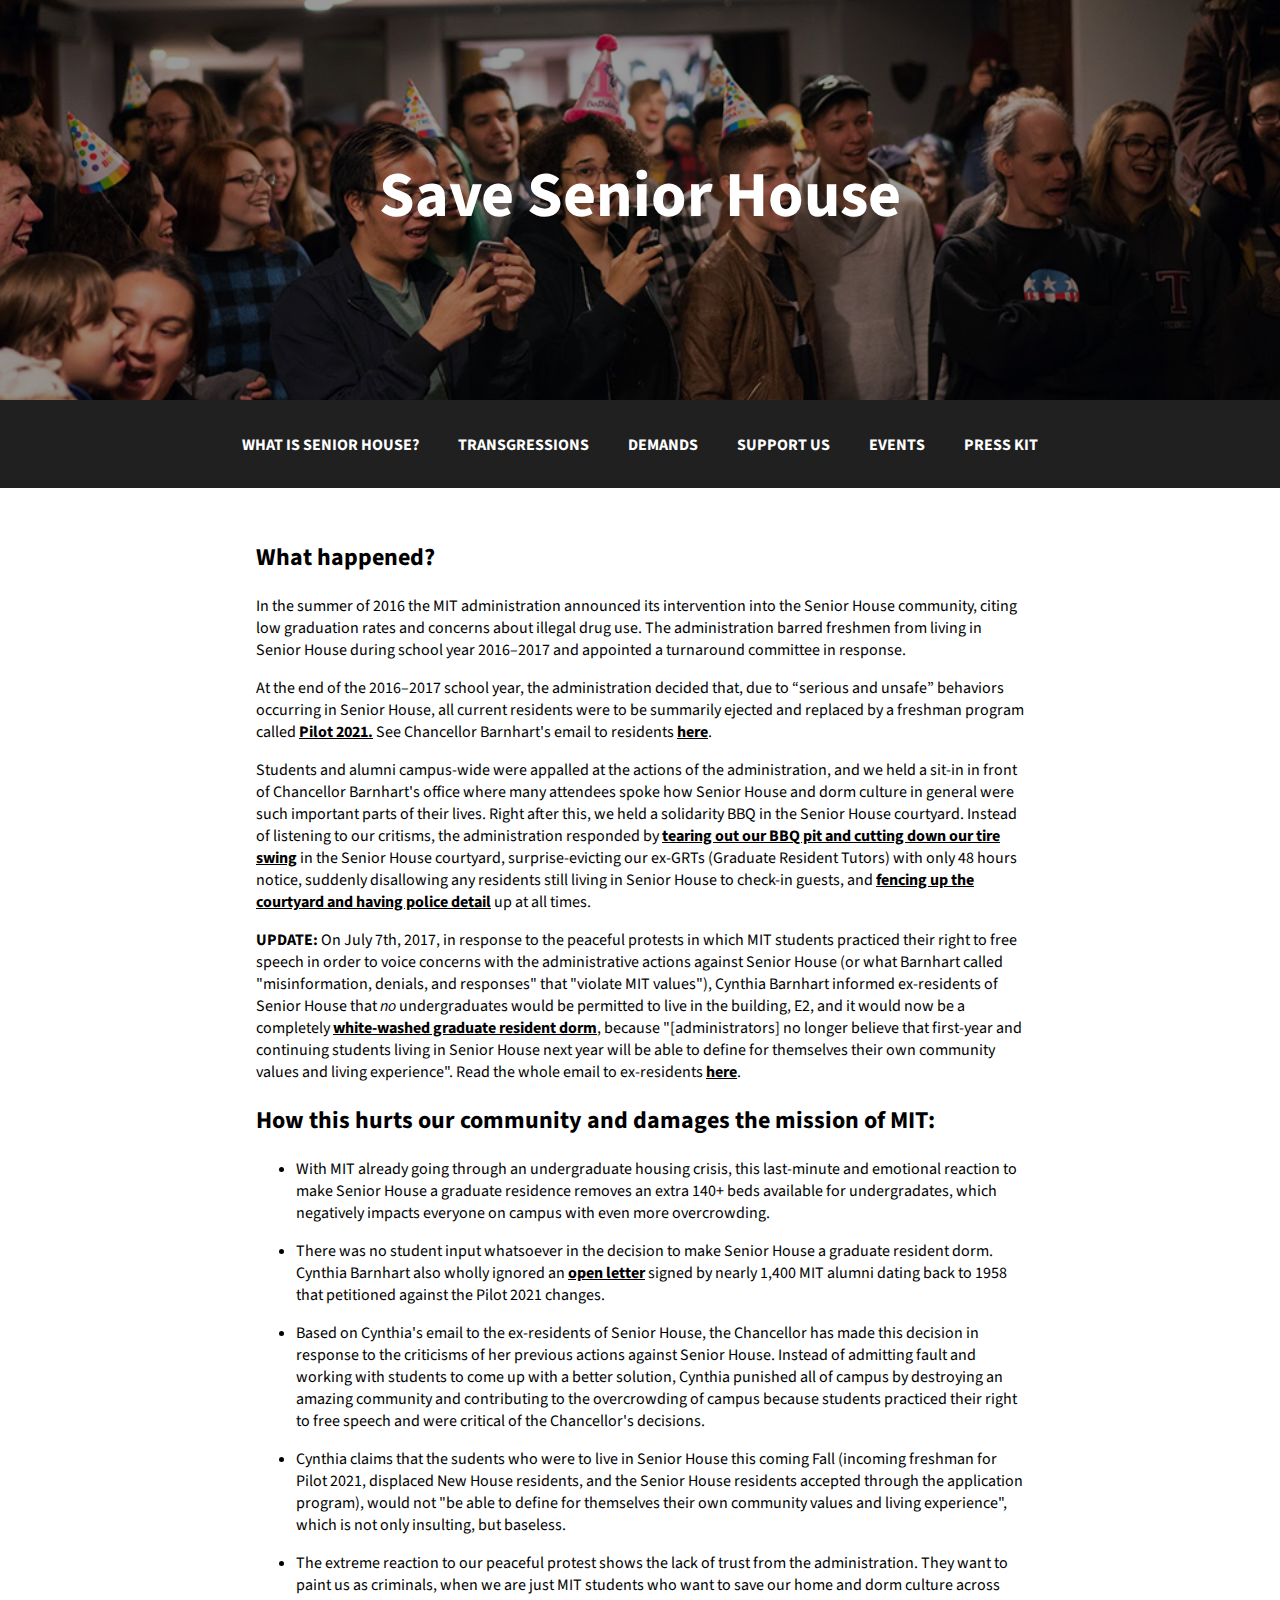
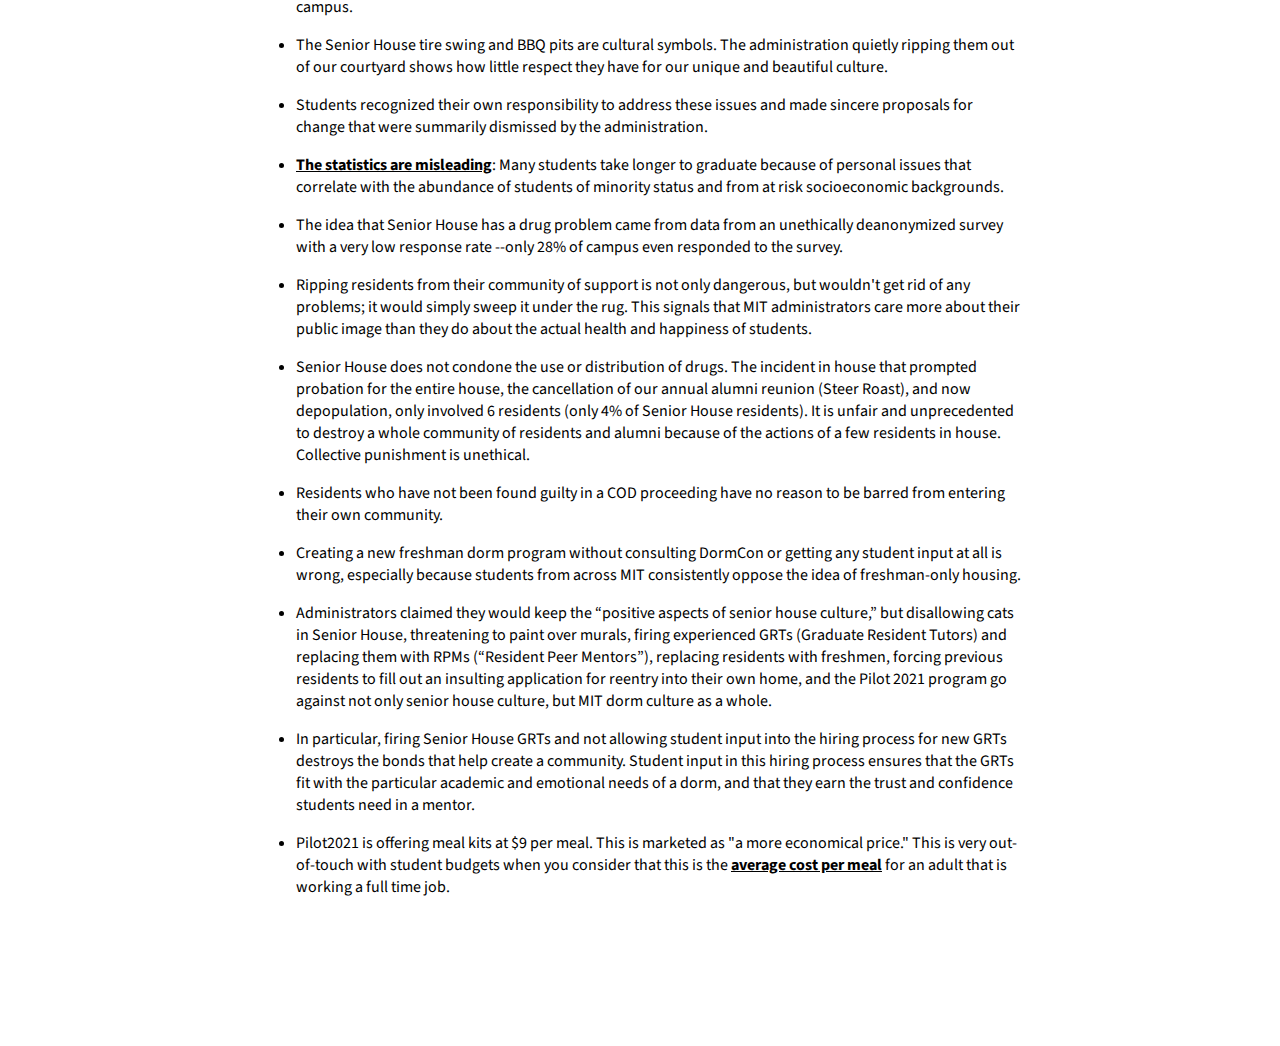
==== admin.html @ 1a0b9e1d "added other pages" ====
<!DOCTYPE html>
<head>
	<title>Save Senior House</title>
	<link href="https://fonts.googleapis.com/css?family=Source+Sans+Pro" rel="stylesheet">
	<link href="assets/css/main.css" type="text/css" rel="stylesheet">
	<script src="assets/js/jquery.js" type="text/javascript"></script>
	<!--<script src="assets/js/detectmobilebrowser.js" type="text/javascript"></script>-->
	<meta charset="utf-8">
</head>
<body>

  <header>
    <div class="container">
      <h1><span>Save Senior House</span></h1>
    </div>
  </header>

  <nav>
    <div class="links">
      <div class="button">
	<a href="index.html">What is Senior House?</a>
      </div>
      <div class="button">
	<a href="admin.html">Transgressions</a>
      </div>
      <div class="button">
	<a href="demands.html">Demands</a>
      </div>
      <div class="button">
	<a href="support.html">Support Us</a>
      </div>
      <div class="button">
	<a href="events.html">Events</a>
      </div>
      <div class="button">
	<a href="press.html">Press Kit</a>
      </div>
    </div>
  </nav>
  <script src="assets/js/scripts.js" type="text/javascript"></script>
  <div class="content">
    <h2>What happened?</h2>
<p>In the summer of 2016 the MIT administration announced its intervention into the Senior House community, citing low graduation rates and concerns about illegal drug use. The administration barred freshmen from living in Senior House during school year 2016–2017 and appointed a turnaround committee in response.</p>
<p>At the end of the 2016–2017 school year, the administration decided that, due to “serious and unsafe” behaviors occurring in Senior House, all current residents were to be summarily ejected and replaced by a freshman program called <a href="http://mitguidetoresidences.mit.edu/map/pilot-2021-senior-house">Pilot 2021.</a> See Chancellor Barnhart's email to residents <a href="http://saveseniorhouse.mit.edu/items/letter.html">here</a>.</p>
<p>Students and alumni campus-wide were appalled at the actions of the administration, and we held a sit-in in front of Chancellor Barnhart's office where many attendees spoke how Senior House and dorm culture in general were such important parts of their lives. Right after this, we held a solidarity BBQ in the Senior House courtyard. Instead of listening to our critisms, the administration responded by <a href="http://saveseniorhouse.mit.edu/items/nobbq.html">tearing out our BBQ pit and cutting down our tire swing</a> in the Senior House courtyard, surprise-evicting our ex-GRTs (Graduate Resident Tutors) with only 48 hours notice, suddenly disallowing any residents still living in Senior House to check-in guests, and <a href="http://saveseniorhouse.mit.edu/items/lockdown.html">fencing up the courtyard and having police detail</a> up at all times.</p>
<p><strong>UPDATE:</strong> On July 7th, 2017, in response to the peaceful protests in which MIT students practiced their right to free speech in order to voice concerns with the administrative actions against Senior House (or what Barnhart called "misinformation, denials, and responses" that "violate MIT values"), Cynthia Barnhart informed ex-residents of Senior House that <em>no</em> undergraduates would be permitted to live in the building, E2, and it would now be a completely <a href="https://studentlife.mit.edu/housing/graduate-family-housing/graduate-residences">white-washed graduate resident dorm</a>, because "[administrators] no longer believe that first-year and continuing students living in Senior House next year will be able to define for themselves their own community values and living experience". Read the whole email to ex-residents <a href="http://saveseniorhouse.mit.edu/items/letter2.html">here</a>.</p>
<h2>How this hurts our community and damages the mission of MIT:</h2>
<ul>
<li>
<p>With MIT already going through an undergraduate housing crisis, this last-minute and emotional reaction to make Senior House a graduate residence removes an extra 140+ beds available for undergradates, which negatively impacts everyone on campus with even more overcrowding. </p>
</li>
<li>
<p>There was no student input whatsoever in the decision to make Senior House a graduate resident dorm. Cynthia Barnhart also wholly ignored an <a href="https://docs.google.com/forms/d/e/1FAIpQLSeyNJ7wu5Fudw9Tvc6XLpA4qi2kZPMu3RMm7lcwyzlSTPvqMg/viewform">open letter</a> signed by nearly 1,400 MIT alumni dating back to 1958 that petitioned against the Pilot 2021 changes.</p>
</li>
<li>
<p>Based on Cynthia's email to the ex-residents of Senior House, the Chancellor has made this decision in response to the criticisms of her previous actions against Senior House. Instead of admitting fault and working with students to come up with a better solution, Cynthia punished all of campus by destroying an amazing community and contributing to the overcrowding of campus because students practiced their right to free speech and were critical of the Chancellor's decisions. </p>
</li>
<li>
<p>Cynthia claims that the sudents who were to live in Senior House this coming Fall (incoming freshman for Pilot 2021, displaced New House residents, and the Senior House residents accepted through the application program), would not "be able to define for themselves their own community values and living experience", which is not only insulting, but baseless.</p>
</li>
<li>
<p>The extreme reaction to our peaceful protest shows the lack of trust from the administration. They want to paint us as criminals, when we are just MIT students who want to save our home and dorm culture across campus. </p>
</li>
<li>
<p>The Senior House tire swing and BBQ pits are cultural symbols. The administration quietly ripping them out of our courtyard shows how little respect they have for our unique and beautiful culture.</p>
</li>
<li>
<p>Students recognized their own responsibility to address these issues and made sincere proposals for change that were summarily dismissed by the administration.</p>
</li>
<li>
<p><a href="https://chancellor.mit.edu/sites/default/files/MITGraduationRates-2008-2015.pdf">The statistics are misleading</a>: Many students take longer to graduate because of personal issues that correlate with the abundance of students of minority status and from at risk socioeconomic backgrounds. </p>
</li>
<li>
<p>The idea that Senior House has a drug problem came from data from an unethically deanonymized survey with a very low response rate --only 28% of campus even responded to the survey.</p>
</li>
<li>
<p>Ripping residents from their community of support is not only dangerous, but wouldn't get rid of any problems; it would simply sweep it under the rug. This signals that MIT administrators care more about their public image than they do about the actual health and happiness of students.</p>
</li>
<li>
<p>Senior House does not condone the use or distribution of drugs. The incident in house that prompted probation for the entire house, the cancellation of our annual alumni reunion (Steer Roast), and now depopulation, only involved 6 residents (only 4% of Senior House residents). It is unfair and unprecedented to destroy a whole community of residents and alumni because of the actions of a few residents in house. Collective punishment is unethical.</p>
</li>
<li>
<p>Residents who have not been found guilty in a COD proceeding have no reason to be barred from entering their own community.</p>
</li>
<li>
<p>Creating a new freshman dorm program without consulting DormCon or getting any student input at all is wrong, especially because students from across MIT consistently oppose the idea of freshman-only housing.</p>
</li>
<li>
<p>Administrators claimed they would keep the “positive aspects of senior house culture,” but disallowing cats in Senior House, threatening to paint over murals, firing experienced GRTs (Graduate Resident Tutors) and replacing them with RPMs (“Resident Peer Mentors”), replacing residents with freshmen, forcing previous residents to fill out an insulting application for reentry into their own home, and the Pilot 2021 program go against not only senior house culture, but MIT dorm culture as a whole.</p>
</li>
<li>
<p>In particular, firing Senior House GRTs and not allowing student input into the hiring process for new GRTs destroys the bonds that help create a community. Student input in this hiring process ensures that the GRTs fit with the particular academic and emotional needs of a dorm, and that they earn the trust and confidence students need in a mentor.</p>
</li>
<li>
<p>Pilot2021 is offering meal kits at $9 per meal. This is marketed as "a more economical price." This is very out-of-touch with student budgets when you consider that this is the <a href="http://livingwage.mit.edu/metros/14460">average cost per meal</a> for an adult that is working a full time job. </p>
</li>
</ul>
<br><br>
<br><br>
<br><br>
  </div>


<script>
  (function(i,s,o,g,r,a,m){i['GoogleAnalyticsObject']=r;i[r]=i[r]||function(){
  (i[r].q=i[r].q||[]).push(arguments)},i[r].l=1*new Date();a=s.createElement(o),
  m=s.getElementsByTagName(o)[0];a.async=1;a.src=g;m.parentNode.insertBefore(a,m)
  })(window,document,'script','https://www.google-analytics.com/analytics.js','ga');

  ga('create', 'UA-79178224-2', 'auto');
  ga('send', 'pageview');

</script>
</body>
</html>
---- assets/css/main.css ----
html, body {
  width: 100%;
  height: 100%;
  margin: 0;
  font-family: 'Source Sans Pro', Arial, Helvetica, sans-serif;
}

header {
  background: black;
  color: white;
}

.photos {
  /* Prevent vertical gaps */
  line-height: 0;
  -webkit-column-count: 2;
  -webkit-column-gap:   0px;
  -webkit-row-gap: 0px;
  -moz-column-count:    2;
  -moz-column-gap:      0px;
  -moz-row-gap: 0px;
  column-count:         2;
  column-gap:           0px;
  row-gap: 0px;
  
}

.photos img {
  /* Just in case there are inline attributes */
  width: 100% !important;
  height: auto !important;

}

header .container {
    text-align: center;
    height: 400px;
    margin: auto;
    overflow: hidden;
    background: linear-gradient(0deg, rgba(0, 0, 0, 0.4), rgba(0, 0, 0, 0.4)), url(../images/birthday.jpg);
    background-size: cover;
    background-position: center;
}

.container h1 {
    display: inline-block;
    margin-top: 150px;
    font-size: 4em;
}

.banner {
    width: 100%;
    margin-top: -400px;
}
a {
  color: inherit;
  font-weight: bold;
}

nav {
  background: #202020;
  color: white;
  text-transform: uppercase;
  padding: 1.5em;
}

nav a {
  color: inherit;
  text-decoration: none;
}

nav .links {
  text-align: center;
}


nav .links .button{
    display: inline-block;
    width: auto;
    height: 20px;
    line-height:20px;
    text-align: center;
    background: #202020;
    margin-left: .5em;
    margin-right: .5em;
    padding: 10px;

    -o-transition:.5s;
    -ms-transition:.5s;
    -moz-transition:.5s;
    -webkit-transition:.5s;
    /* ...and now for the proper property */
    transition:.5s;
}
nav .links .button:hover {
    color: #aaaaaa;
}

nav .links .button a {
    display: inline-block;
    vertical-align: middle;
    line-height: normal;
    font-size: medium;
    
}

.content {
    width: 60%;
    max-width: 800px;
    text-align: left;
    margin: auto;
    font-size: medium;
    padding-top: 2em;
}

.small {
    font-size: xx-small;
}
 .medium{
  font-size: medium;
 }
 .large{
  font-size: large;
 }
 .larger {
	font-size: x-large;
}
 .largest {
  font-size: xx-large;
}

@media screen and (max-width: 800px) {

  header .container {
    height: 150px;
  }

  .container h1 {
    font-size: 2.5em;
    margin-top: 50px;
  }

  .content {
    width: 80%;
  }

}

.photos .rotate90 {
    -webkit-transform: rotate(90deg);
    -moz-transform: rotate(90deg);
    -o-transform: rotate(90deg);
    -ms-transform: rotate(90deg);
    transform: rotate(90deg);
}
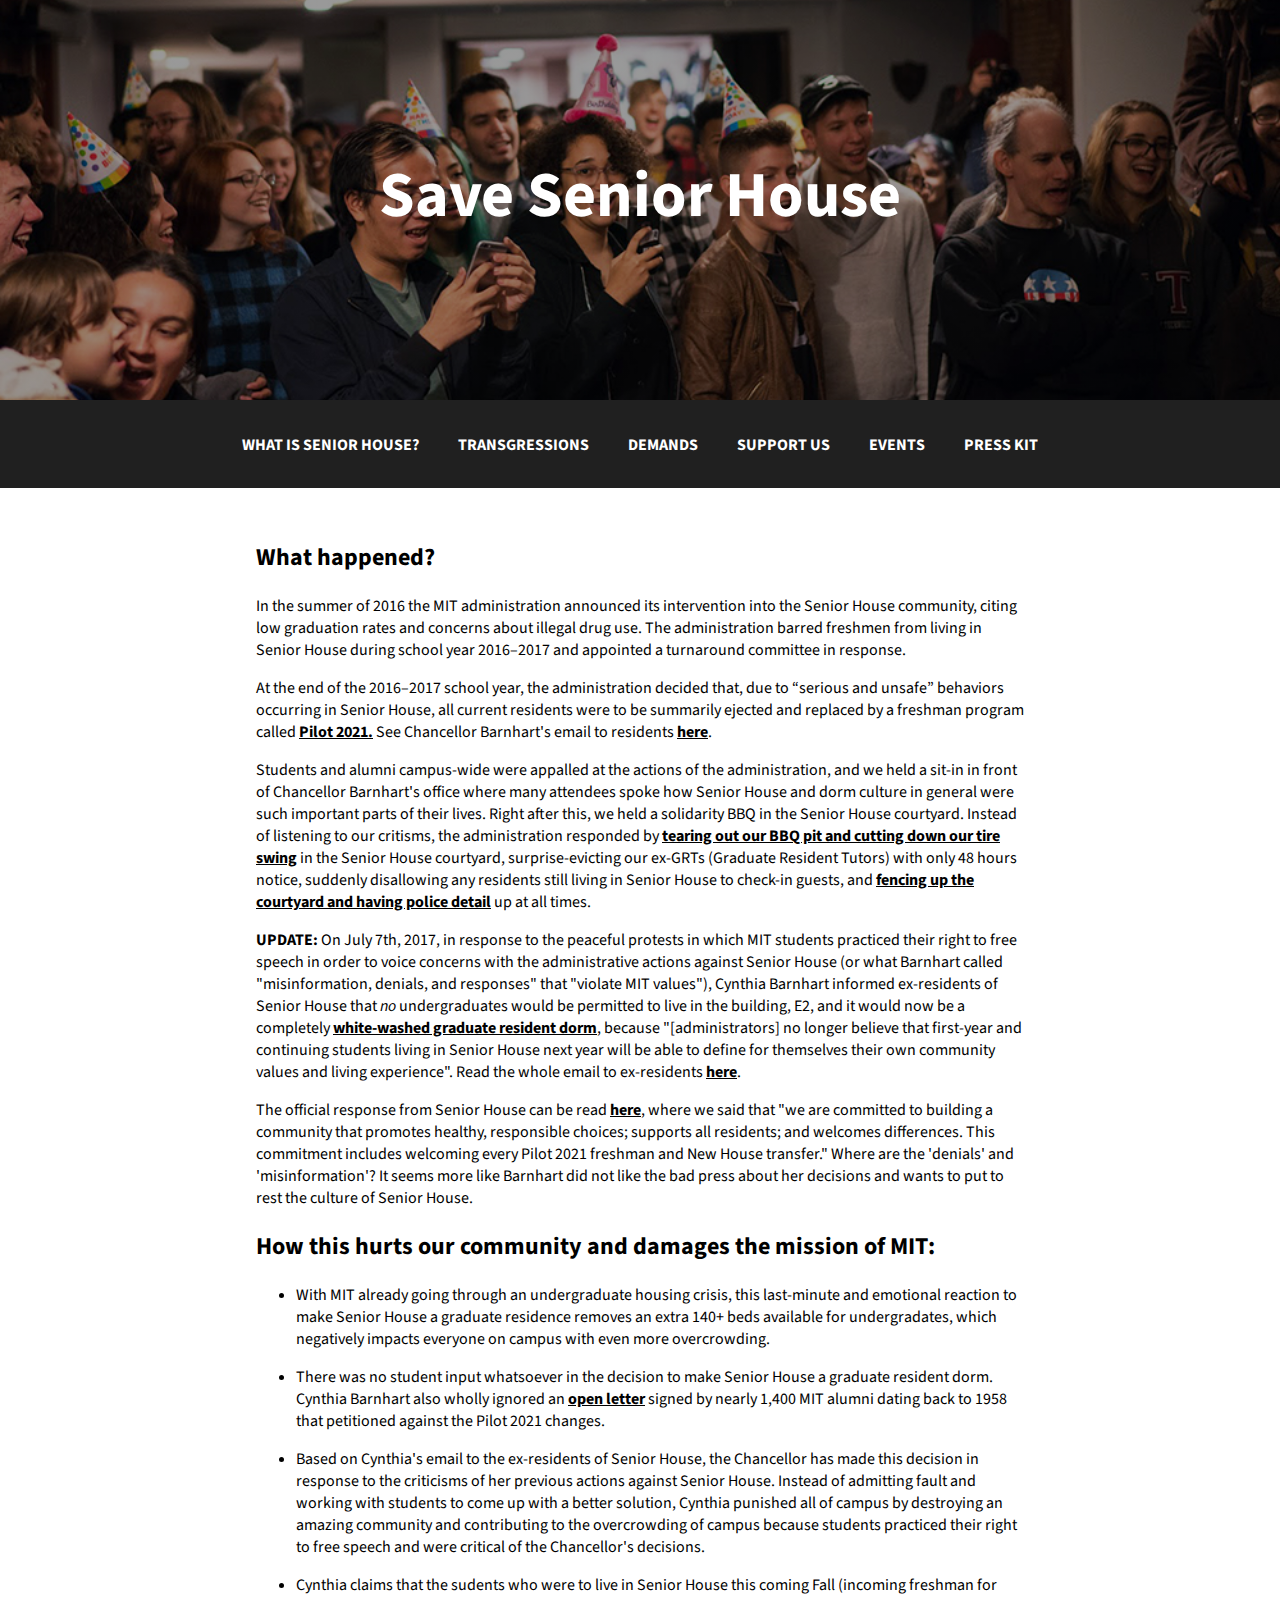
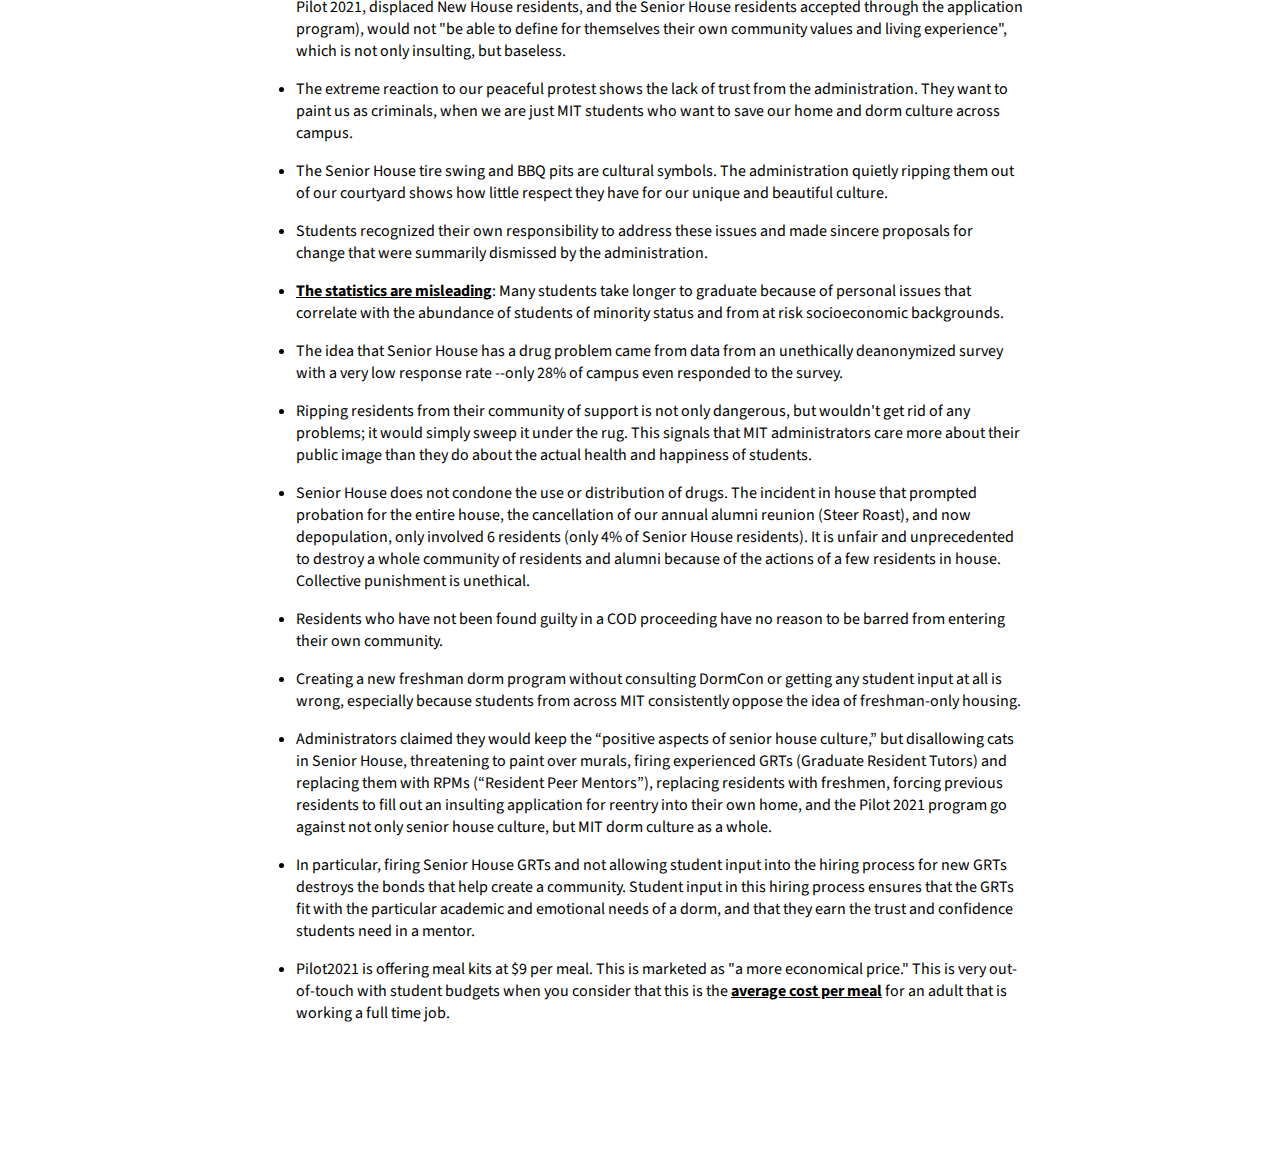
==== commit d338917f: "" ====
--- a/admin.html
+++ b/admin.html
@@ -44,6 +44,7 @@
 <p>At the end of the 2016–2017 school year, the administration decided that, due to “serious and unsafe” behaviors occurring in Senior House, all current residents were to be summarily ejected and replaced by a freshman program called <a href="http://mitguidetoresidences.mit.edu/map/pilot-2021-senior-house">Pilot 2021.</a> See Chancellor Barnhart's email to residents <a href="http://saveseniorhouse.mit.edu/items/letter.html">here</a>.</p>
 <p>Students and alumni campus-wide were appalled at the actions of the administration, and we held a sit-in in front of Chancellor Barnhart's office where many attendees spoke how Senior House and dorm culture in general were such important parts of their lives. Right after this, we held a solidarity BBQ in the Senior House courtyard. Instead of listening to our critisms, the administration responded by <a href="http://saveseniorhouse.mit.edu/items/nobbq.html">tearing out our BBQ pit and cutting down our tire swing</a> in the Senior House courtyard, surprise-evicting our ex-GRTs (Graduate Resident Tutors) with only 48 hours notice, suddenly disallowing any residents still living in Senior House to check-in guests, and <a href="http://saveseniorhouse.mit.edu/items/lockdown.html">fencing up the courtyard and having police detail</a> up at all times.</p>
 <p><strong>UPDATE:</strong> On July 7th, 2017, in response to the peaceful protests in which MIT students practiced their right to free speech in order to voice concerns with the administrative actions against Senior House (or what Barnhart called "misinformation, denials, and responses" that "violate MIT values"), Cynthia Barnhart informed ex-residents of Senior House that <em>no</em> undergraduates would be permitted to live in the building, E2, and it would now be a completely <a href="https://studentlife.mit.edu/housing/graduate-family-housing/graduate-residences">white-washed graduate resident dorm</a>, because "[administrators] no longer believe that first-year and continuing students living in Senior House next year will be able to define for themselves their own community values and living experience". Read the whole email to ex-residents <a href="http://saveseniorhouse.mit.edu/items/letter2.html">here</a>.</p>
+<p>The official response from Senior House can be read <a href="https://thetech.com/2017/07/06/sh-residents-letter-barnhart">here</a>, where we said that "we are committed to building a community that promotes healthy, responsible choices; supports all residents; and welcomes differences. This commitment includes welcoming every Pilot 2021 freshman and New House transfer." Where are the 'denials' and 'misinformation'? It seems more like Barnhart did not like the bad press about her decisions and wants to put to rest the culture of Senior House.</p>
 <h2>How this hurts our community and damages the mission of MIT:</h2>
 <ul>
 <li>
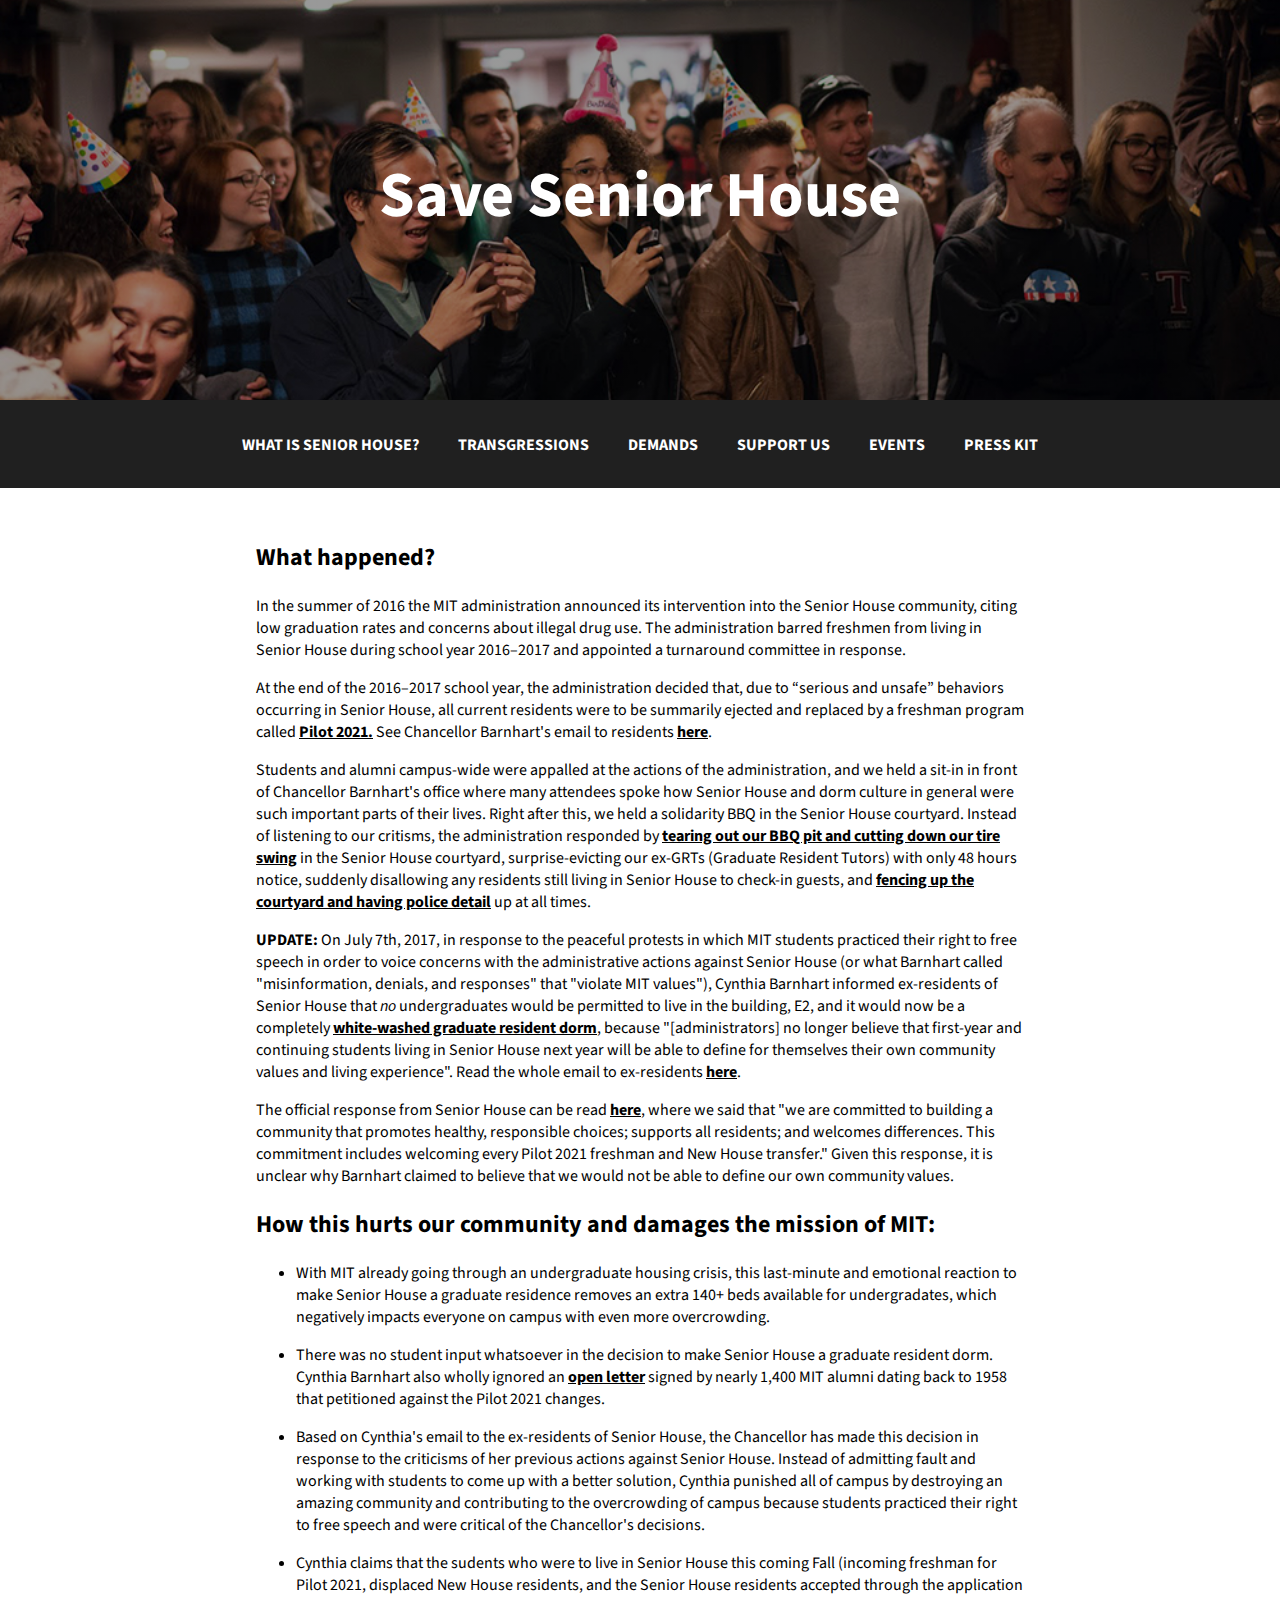
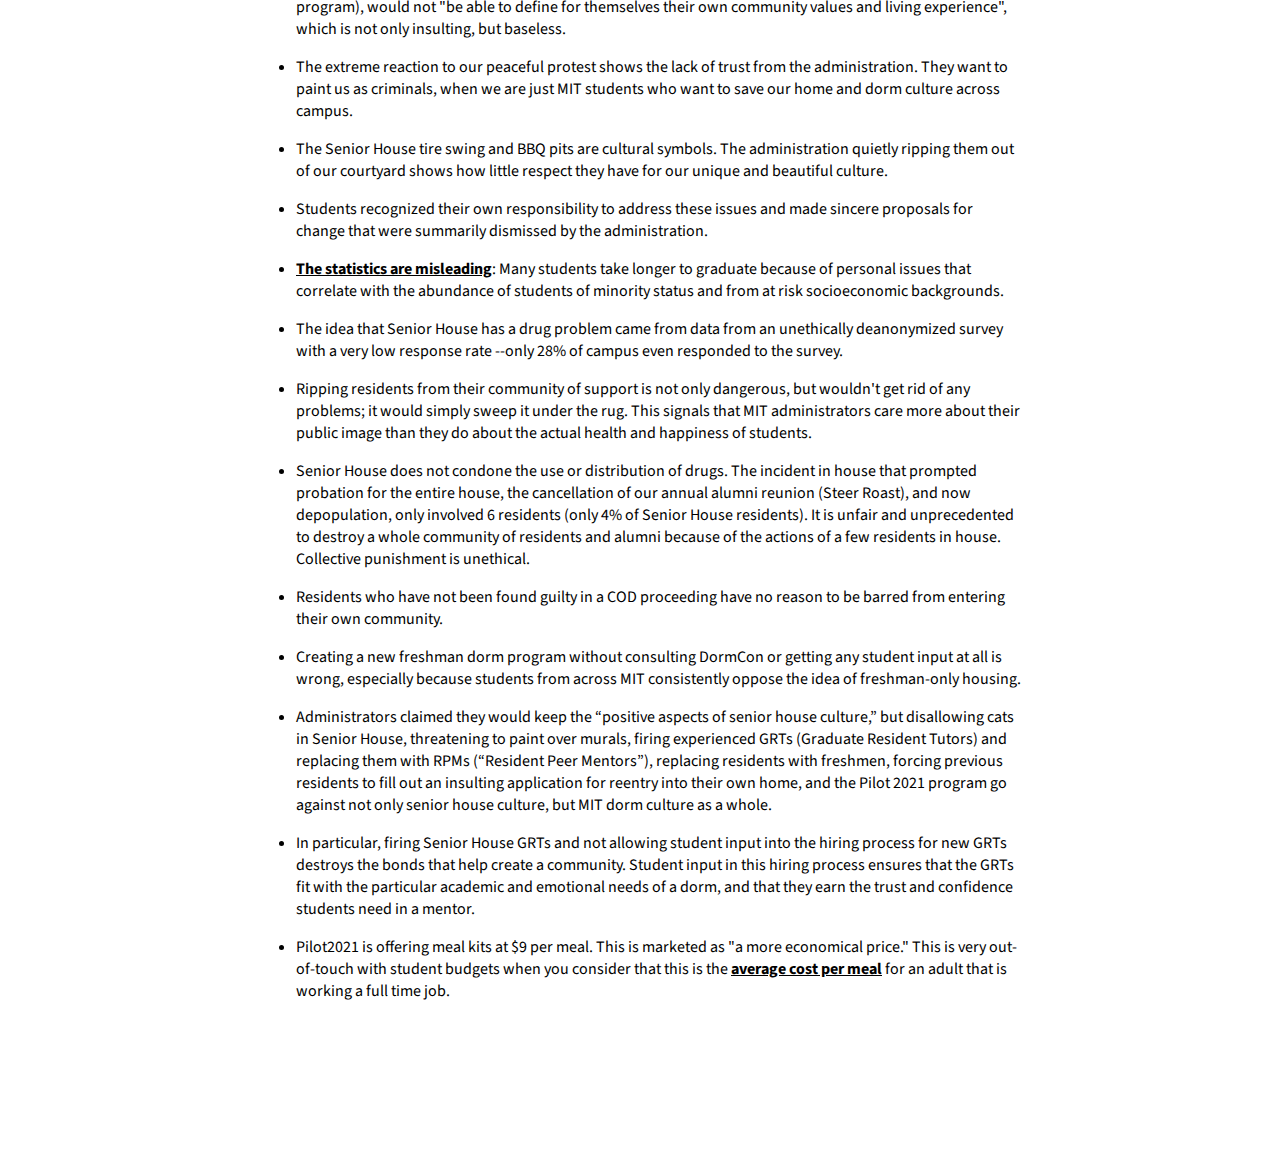
==== commit 418bb1d3: "ajfhdskg" ====
--- a/admin.html
+++ b/admin.html
@@ -44,7 +44,7 @@
 <p>At the end of the 2016–2017 school year, the administration decided that, due to “serious and unsafe” behaviors occurring in Senior House, all current residents were to be summarily ejected and replaced by a freshman program called <a href="http://mitguidetoresidences.mit.edu/map/pilot-2021-senior-house">Pilot 2021.</a> See Chancellor Barnhart's email to residents <a href="http://saveseniorhouse.mit.edu/items/letter.html">here</a>.</p>
 <p>Students and alumni campus-wide were appalled at the actions of the administration, and we held a sit-in in front of Chancellor Barnhart's office where many attendees spoke how Senior House and dorm culture in general were such important parts of their lives. Right after this, we held a solidarity BBQ in the Senior House courtyard. Instead of listening to our critisms, the administration responded by <a href="http://saveseniorhouse.mit.edu/items/nobbq.html">tearing out our BBQ pit and cutting down our tire swing</a> in the Senior House courtyard, surprise-evicting our ex-GRTs (Graduate Resident Tutors) with only 48 hours notice, suddenly disallowing any residents still living in Senior House to check-in guests, and <a href="http://saveseniorhouse.mit.edu/items/lockdown.html">fencing up the courtyard and having police detail</a> up at all times.</p>
 <p><strong>UPDATE:</strong> On July 7th, 2017, in response to the peaceful protests in which MIT students practiced their right to free speech in order to voice concerns with the administrative actions against Senior House (or what Barnhart called "misinformation, denials, and responses" that "violate MIT values"), Cynthia Barnhart informed ex-residents of Senior House that <em>no</em> undergraduates would be permitted to live in the building, E2, and it would now be a completely <a href="https://studentlife.mit.edu/housing/graduate-family-housing/graduate-residences">white-washed graduate resident dorm</a>, because "[administrators] no longer believe that first-year and continuing students living in Senior House next year will be able to define for themselves their own community values and living experience". Read the whole email to ex-residents <a href="http://saveseniorhouse.mit.edu/items/letter2.html">here</a>.</p>
-<p>The official response from Senior House can be read <a href="https://thetech.com/2017/07/06/sh-residents-letter-barnhart">here</a>, where we said that "we are committed to building a community that promotes healthy, responsible choices; supports all residents; and welcomes differences. This commitment includes welcoming every Pilot 2021 freshman and New House transfer." Where are the 'denials' and 'misinformation'? It seems more like Barnhart did not like the bad press about her decisions and wants to put to rest the culture of Senior House.</p>
+<p>The official response from Senior House can be read <a href="https://thetech.com/2017/07/06/sh-residents-letter-barnhart">here</a>, where we said that "we are committed to building a community that promotes healthy, responsible choices; supports all residents; and welcomes differences. This commitment includes welcoming every Pilot 2021 freshman and New House transfer." Given this response, it is unclear why Barnhart claimed to believe that we would not be able to define our own community values.</p>
 <h2>How this hurts our community and damages the mission of MIT:</h2>
 <ul>
 <li>
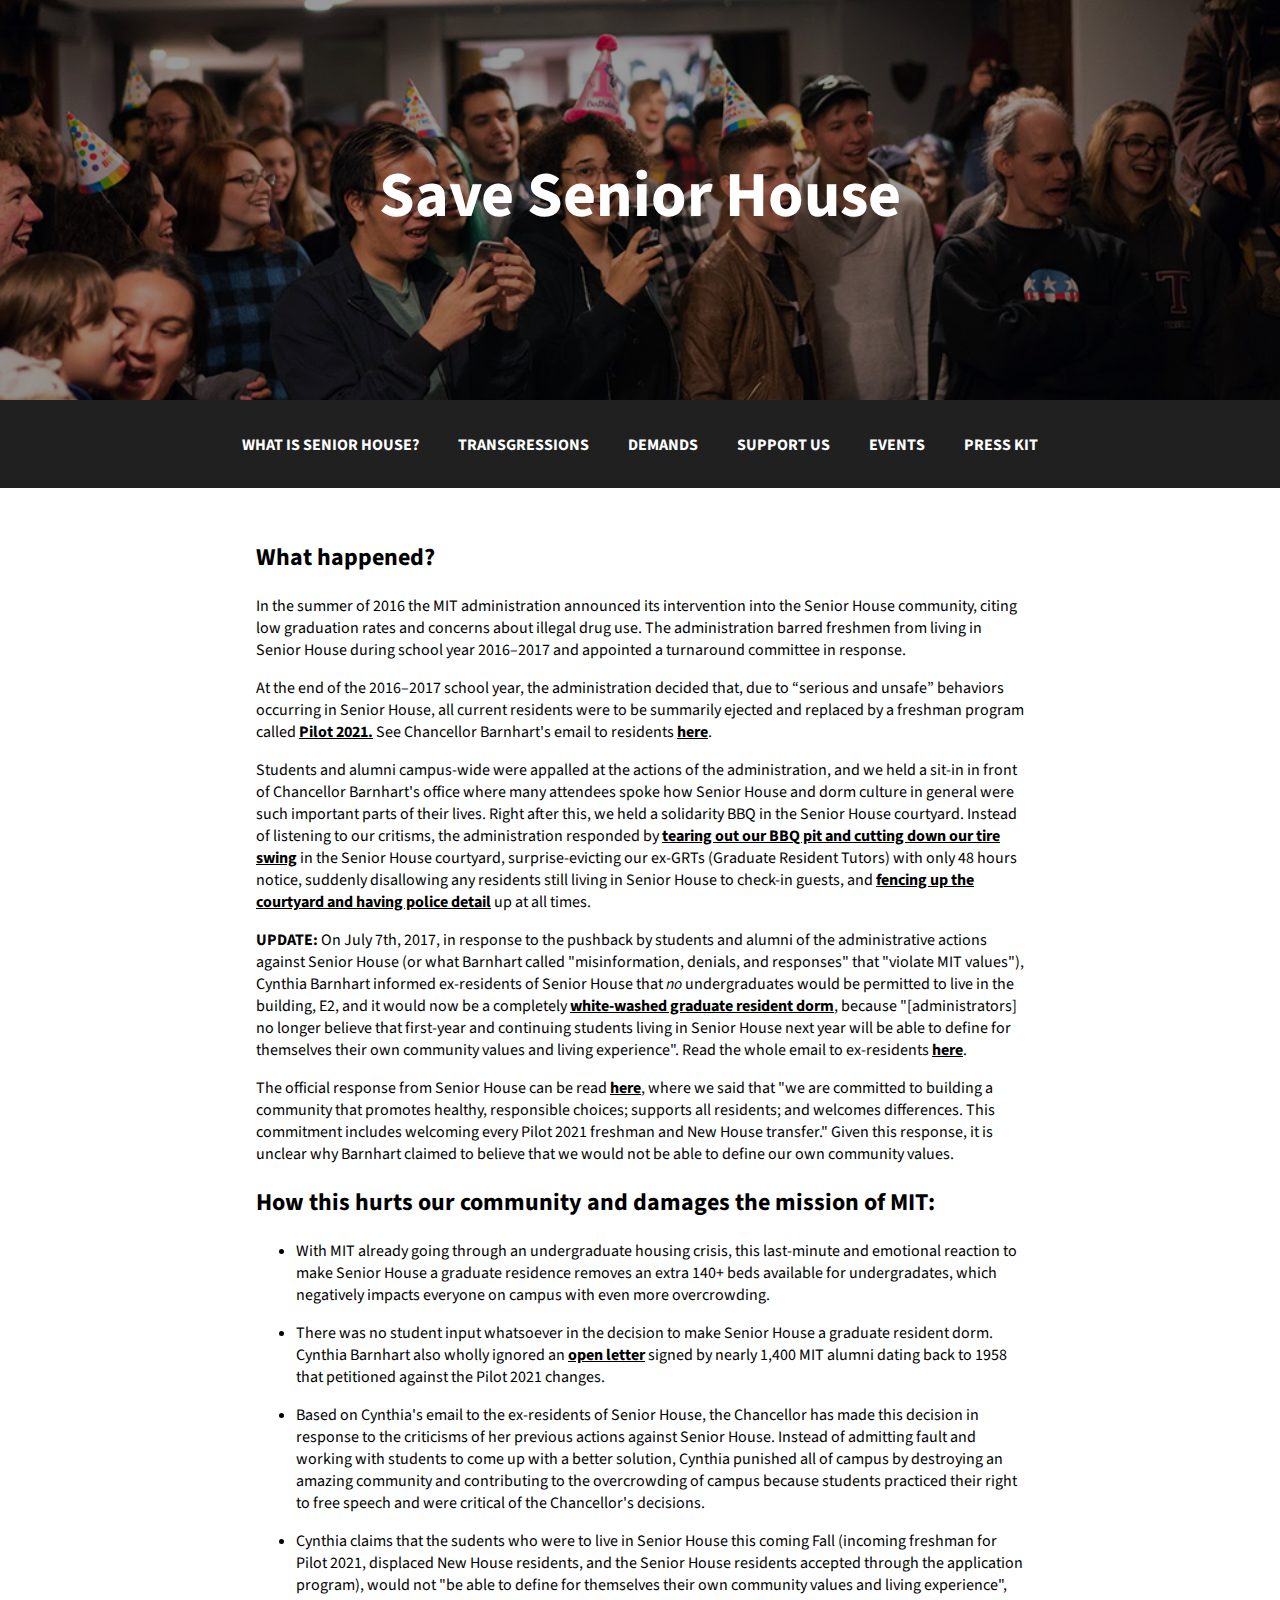
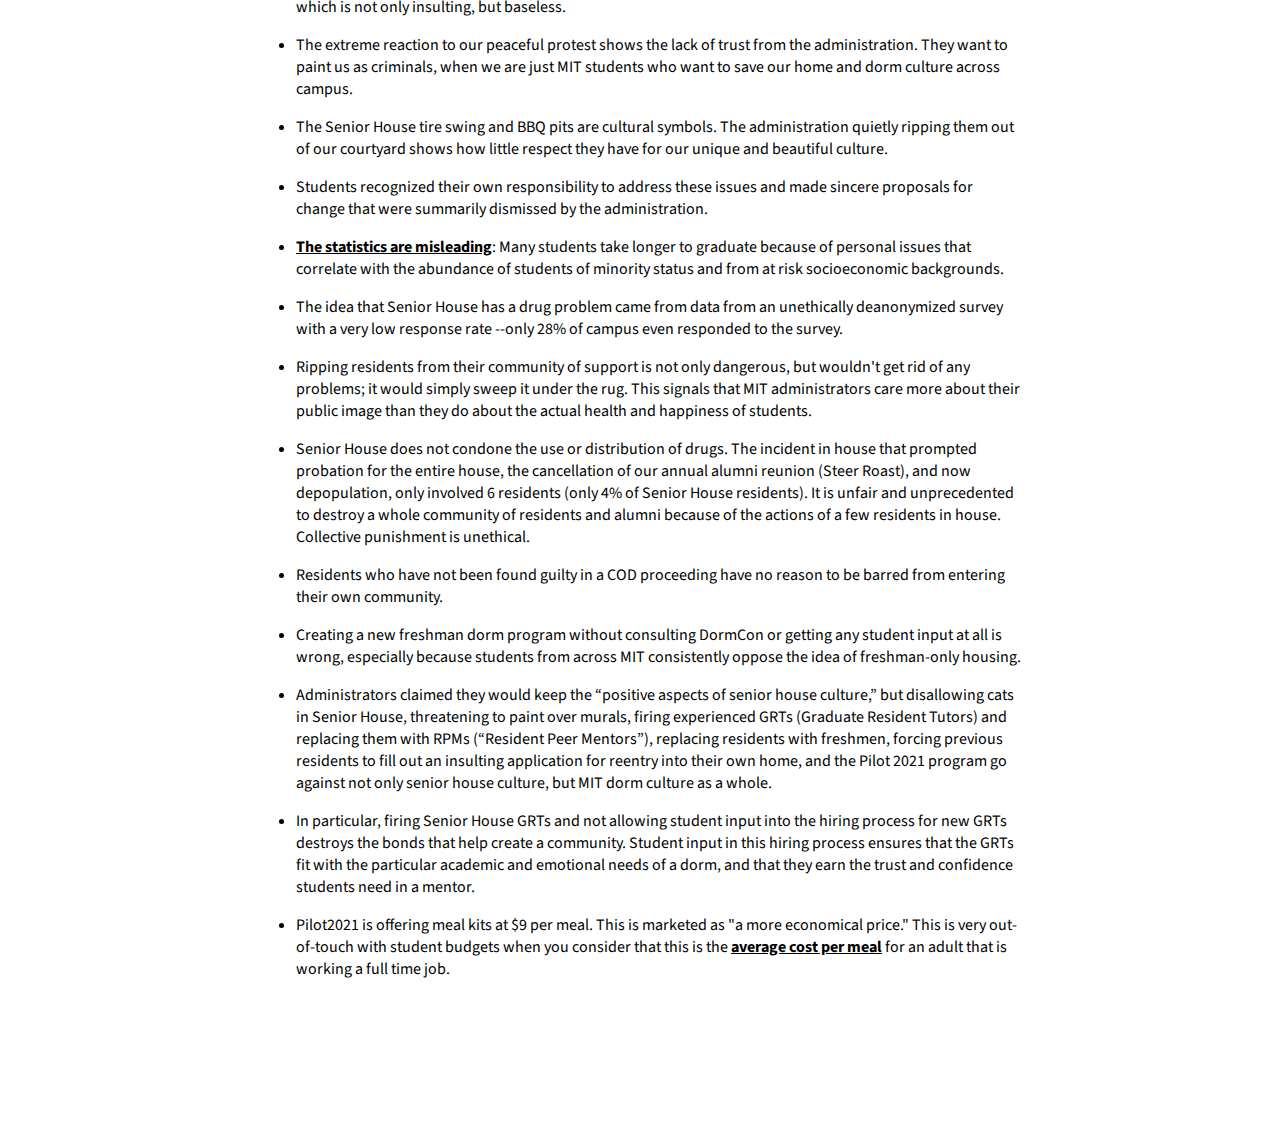
==== commit f0ad8c93: "" ====
--- a/admin.html
+++ b/admin.html
@@ -43,7 +43,7 @@
 <p>In the summer of 2016 the MIT administration announced its intervention into the Senior House community, citing low graduation rates and concerns about illegal drug use. The administration barred freshmen from living in Senior House during school year 2016–2017 and appointed a turnaround committee in response.</p>
 <p>At the end of the 2016–2017 school year, the administration decided that, due to “serious and unsafe” behaviors occurring in Senior House, all current residents were to be summarily ejected and replaced by a freshman program called <a href="http://mitguidetoresidences.mit.edu/map/pilot-2021-senior-house">Pilot 2021.</a> See Chancellor Barnhart's email to residents <a href="http://saveseniorhouse.mit.edu/items/letter.html">here</a>.</p>
 <p>Students and alumni campus-wide were appalled at the actions of the administration, and we held a sit-in in front of Chancellor Barnhart's office where many attendees spoke how Senior House and dorm culture in general were such important parts of their lives. Right after this, we held a solidarity BBQ in the Senior House courtyard. Instead of listening to our critisms, the administration responded by <a href="http://saveseniorhouse.mit.edu/items/nobbq.html">tearing out our BBQ pit and cutting down our tire swing</a> in the Senior House courtyard, surprise-evicting our ex-GRTs (Graduate Resident Tutors) with only 48 hours notice, suddenly disallowing any residents still living in Senior House to check-in guests, and <a href="http://saveseniorhouse.mit.edu/items/lockdown.html">fencing up the courtyard and having police detail</a> up at all times.</p>
-<p><strong>UPDATE:</strong> On July 7th, 2017, in response to the peaceful protests in which MIT students practiced their right to free speech in order to voice concerns with the administrative actions against Senior House (or what Barnhart called "misinformation, denials, and responses" that "violate MIT values"), Cynthia Barnhart informed ex-residents of Senior House that <em>no</em> undergraduates would be permitted to live in the building, E2, and it would now be a completely <a href="https://studentlife.mit.edu/housing/graduate-family-housing/graduate-residences">white-washed graduate resident dorm</a>, because "[administrators] no longer believe that first-year and continuing students living in Senior House next year will be able to define for themselves their own community values and living experience". Read the whole email to ex-residents <a href="http://saveseniorhouse.mit.edu/items/letter2.html">here</a>.</p>
+<p><strong>UPDATE:</strong> On July 7th, 2017, in response to the pushback by students and alumni of the administrative actions against Senior House (or what Barnhart called "misinformation, denials, and responses" that "violate MIT values"), Cynthia Barnhart informed ex-residents of Senior House that <em>no</em> undergraduates would be permitted to live in the building, E2, and it would now be a completely <a href="https://studentlife.mit.edu/housing/graduate-family-housing/graduate-residences">white-washed graduate resident dorm</a>, because "[administrators] no longer believe that first-year and continuing students living in Senior House next year will be able to define for themselves their own community values and living experience". Read the whole email to ex-residents <a href="http://saveseniorhouse.mit.edu/items/letter2.html">here</a>.</p>
 <p>The official response from Senior House can be read <a href="https://thetech.com/2017/07/06/sh-residents-letter-barnhart">here</a>, where we said that "we are committed to building a community that promotes healthy, responsible choices; supports all residents; and welcomes differences. This commitment includes welcoming every Pilot 2021 freshman and New House transfer." Given this response, it is unclear why Barnhart claimed to believe that we would not be able to define our own community values.</p>
 <h2>How this hurts our community and damages the mission of MIT:</h2>
 <ul>
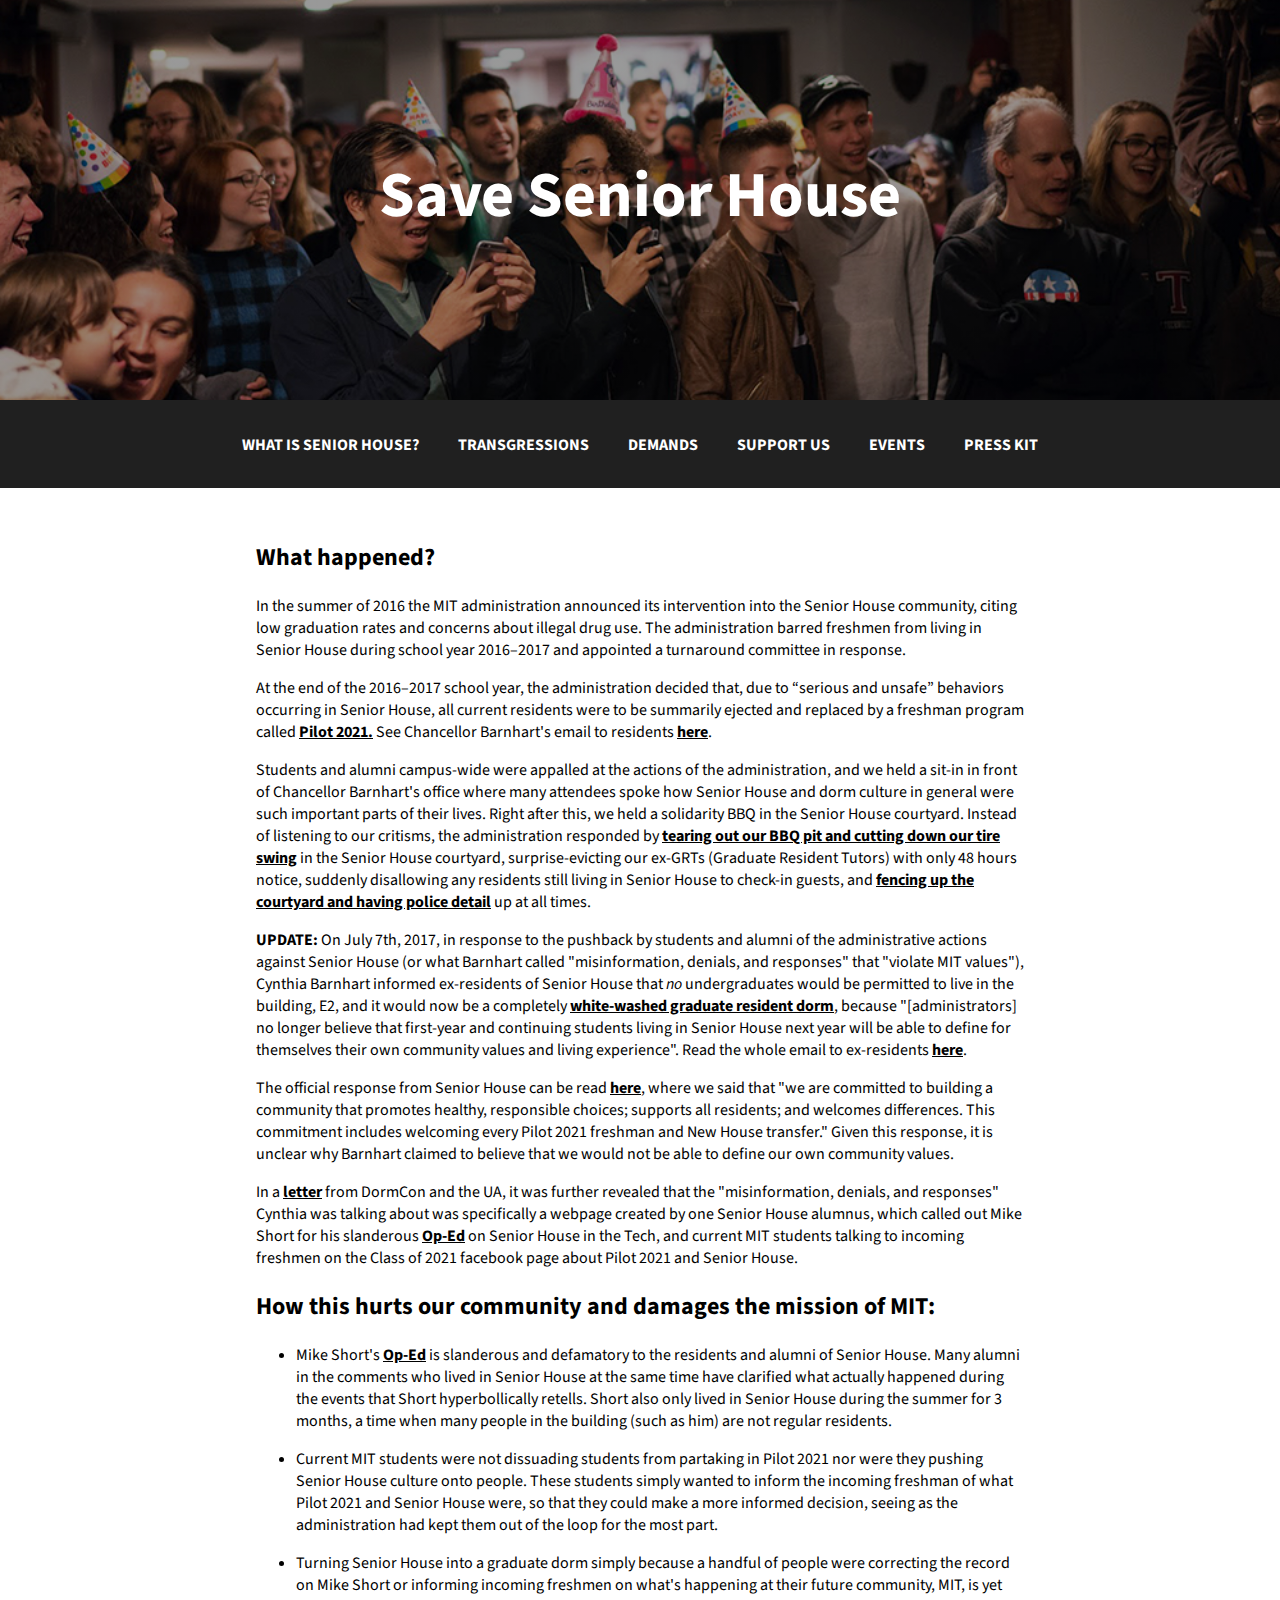
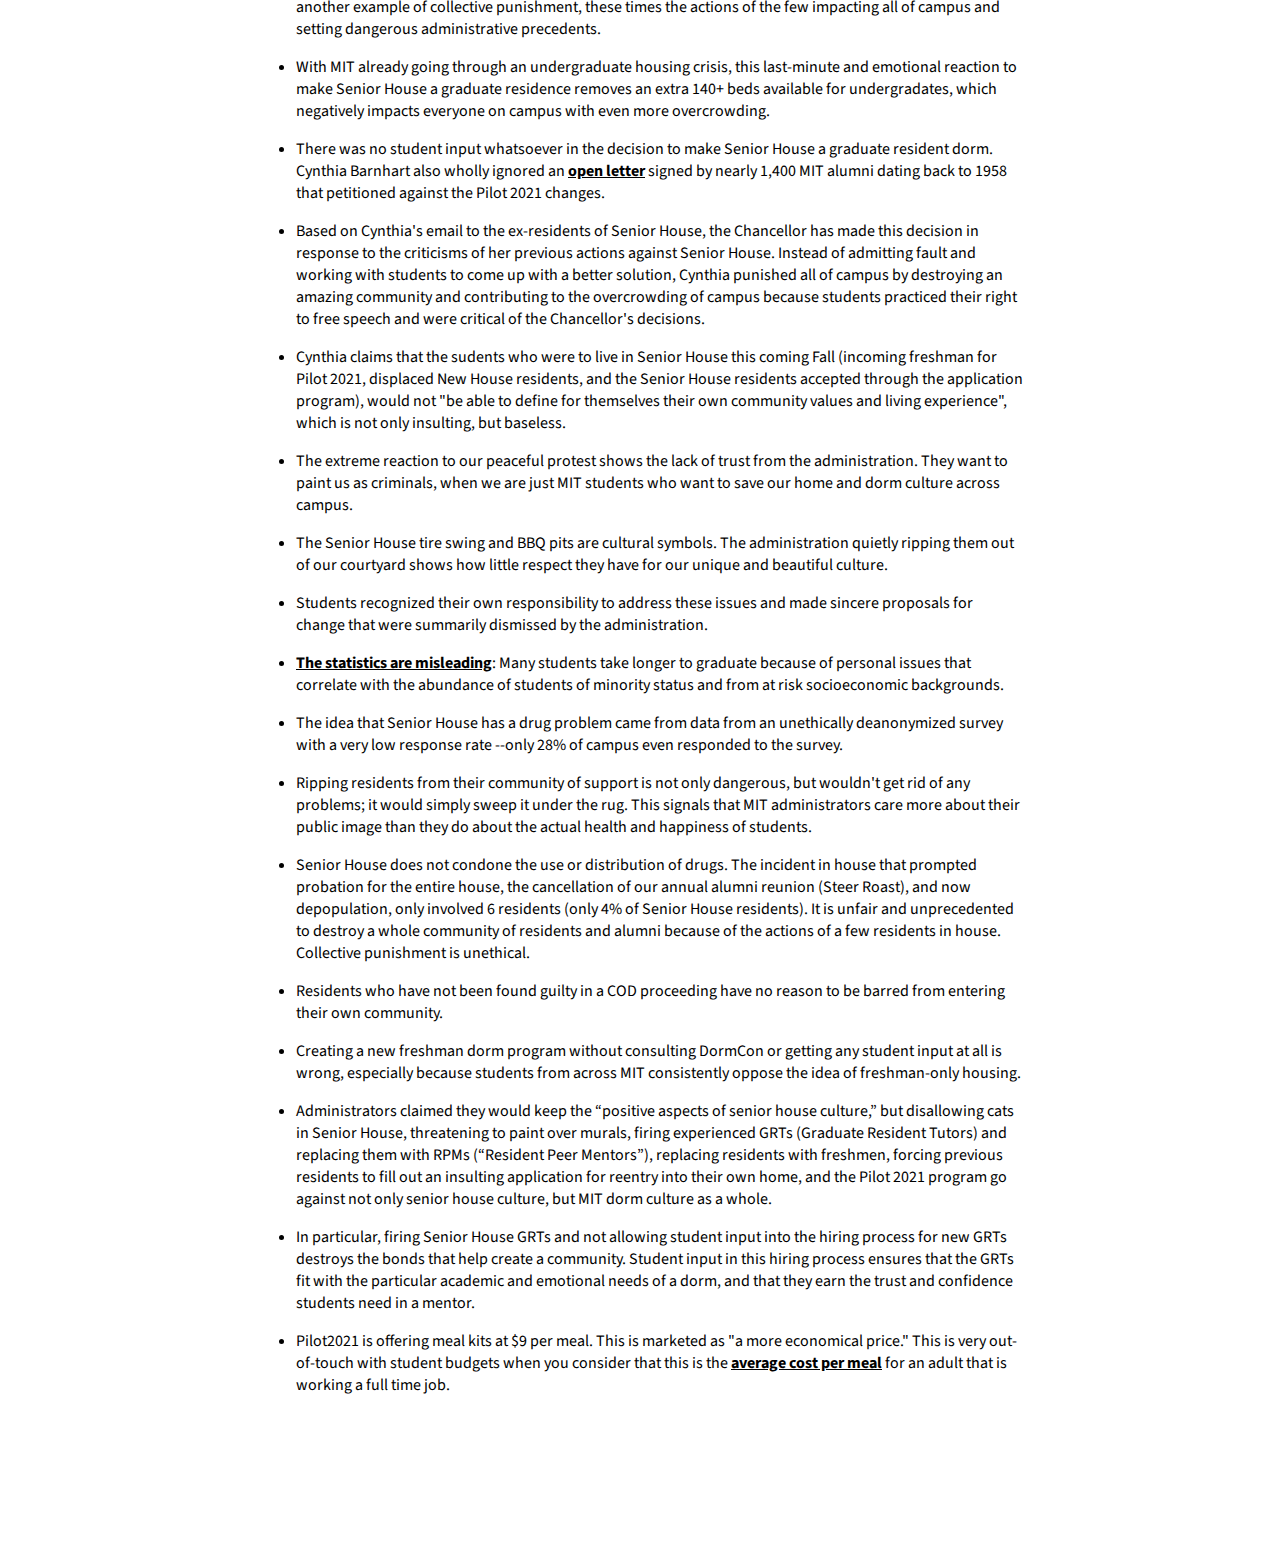
==== commit bfafb915: "" ====
--- a/admin.html
+++ b/admin.html
@@ -45,8 +45,18 @@
 <p>Students and alumni campus-wide were appalled at the actions of the administration, and we held a sit-in in front of Chancellor Barnhart's office where many attendees spoke how Senior House and dorm culture in general were such important parts of their lives. Right after this, we held a solidarity BBQ in the Senior House courtyard. Instead of listening to our critisms, the administration responded by <a href="http://saveseniorhouse.mit.edu/items/nobbq.html">tearing out our BBQ pit and cutting down our tire swing</a> in the Senior House courtyard, surprise-evicting our ex-GRTs (Graduate Resident Tutors) with only 48 hours notice, suddenly disallowing any residents still living in Senior House to check-in guests, and <a href="http://saveseniorhouse.mit.edu/items/lockdown.html">fencing up the courtyard and having police detail</a> up at all times.</p>
 <p><strong>UPDATE:</strong> On July 7th, 2017, in response to the pushback by students and alumni of the administrative actions against Senior House (or what Barnhart called "misinformation, denials, and responses" that "violate MIT values"), Cynthia Barnhart informed ex-residents of Senior House that <em>no</em> undergraduates would be permitted to live in the building, E2, and it would now be a completely <a href="https://studentlife.mit.edu/housing/graduate-family-housing/graduate-residences">white-washed graduate resident dorm</a>, because "[administrators] no longer believe that first-year and continuing students living in Senior House next year will be able to define for themselves their own community values and living experience". Read the whole email to ex-residents <a href="http://saveseniorhouse.mit.edu/items/letter2.html">here</a>.</p>
 <p>The official response from Senior House can be read <a href="https://thetech.com/2017/07/06/sh-residents-letter-barnhart">here</a>, where we said that "we are committed to building a community that promotes healthy, responsible choices; supports all residents; and welcomes differences. This commitment includes welcoming every Pilot 2021 freshman and New House transfer." Given this response, it is unclear why Barnhart claimed to believe that we would not be able to define our own community values.</p>
+<p>In a <a href="http://saveseniorhouse.mit.edu/items/letter3.html">letter</a> from DormCon and the UA, it was further revealed that the "misinformation, denials, and responses" Cynthia was talking about was specifically a webpage created by one Senior House alumnus, which called out Mike Short for his slanderous <a href="https://thetech.com/2017/06/18/mike-short-op-ed">Op-Ed</a> on Senior House in the Tech, and current MIT students talking to incoming freshmen on the Class of 2021 facebook page about Pilot 2021 and Senior House. </p>
 <h2>How this hurts our community and damages the mission of MIT:</h2>
 <ul>
+<li>
+<p>Mike Short's <a href="https://thetech.com/2017/06/18/mike-short-op-ed">Op-Ed</a> is slanderous and defamatory to the residents and alumni of Senior House. Many alumni in the comments who lived in Senior House at the same time have clarified what actually happened during the events that Short hyperbollically retells. Short also only lived in Senior House during the summer for 3 months, a time when many people in the building (such as him) are not regular residents. </p>
+</li>
+<li>
+<p>Current MIT students were not dissuading students from partaking in Pilot 2021 nor were they pushing Senior House culture onto people. These students simply wanted to inform the incoming freshman of what Pilot 2021 and Senior House were, so that they could make a more informed decision, seeing as the administration had kept them out of the loop for the most part.</p>
+</li>
+<li>
+<p>Turning Senior House into a graduate dorm simply because a handful of people were correcting the record on Mike Short or informing incoming freshmen on what's happening at their future community, MIT, is yet another example of collective punishment, these times the actions of the few impacting all of campus and setting dangerous administrative precedents. </p>
+</li>
 <li>
 <p>With MIT already going through an undergraduate housing crisis, this last-minute and emotional reaction to make Senior House a graduate residence removes an extra 140+ beds available for undergradates, which negatively impacts everyone on campus with even more overcrowding. </p>
 </li>
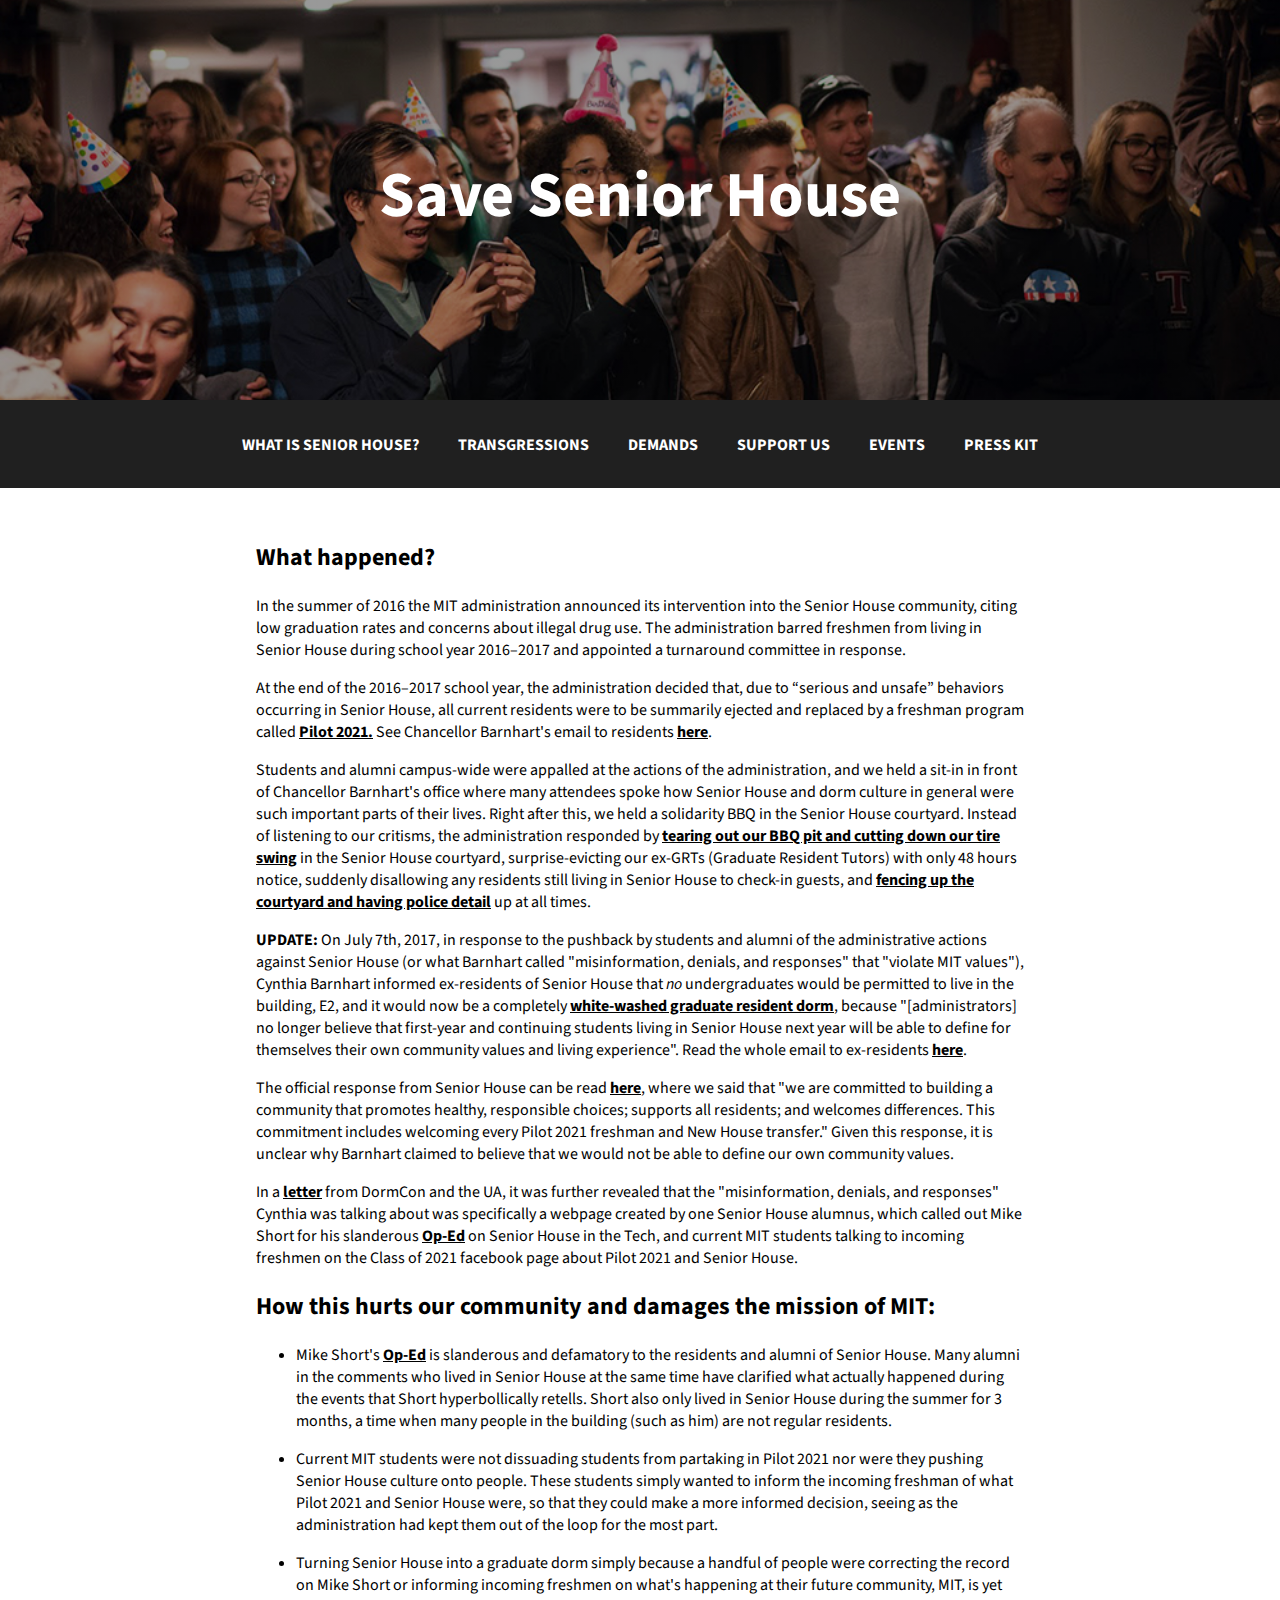
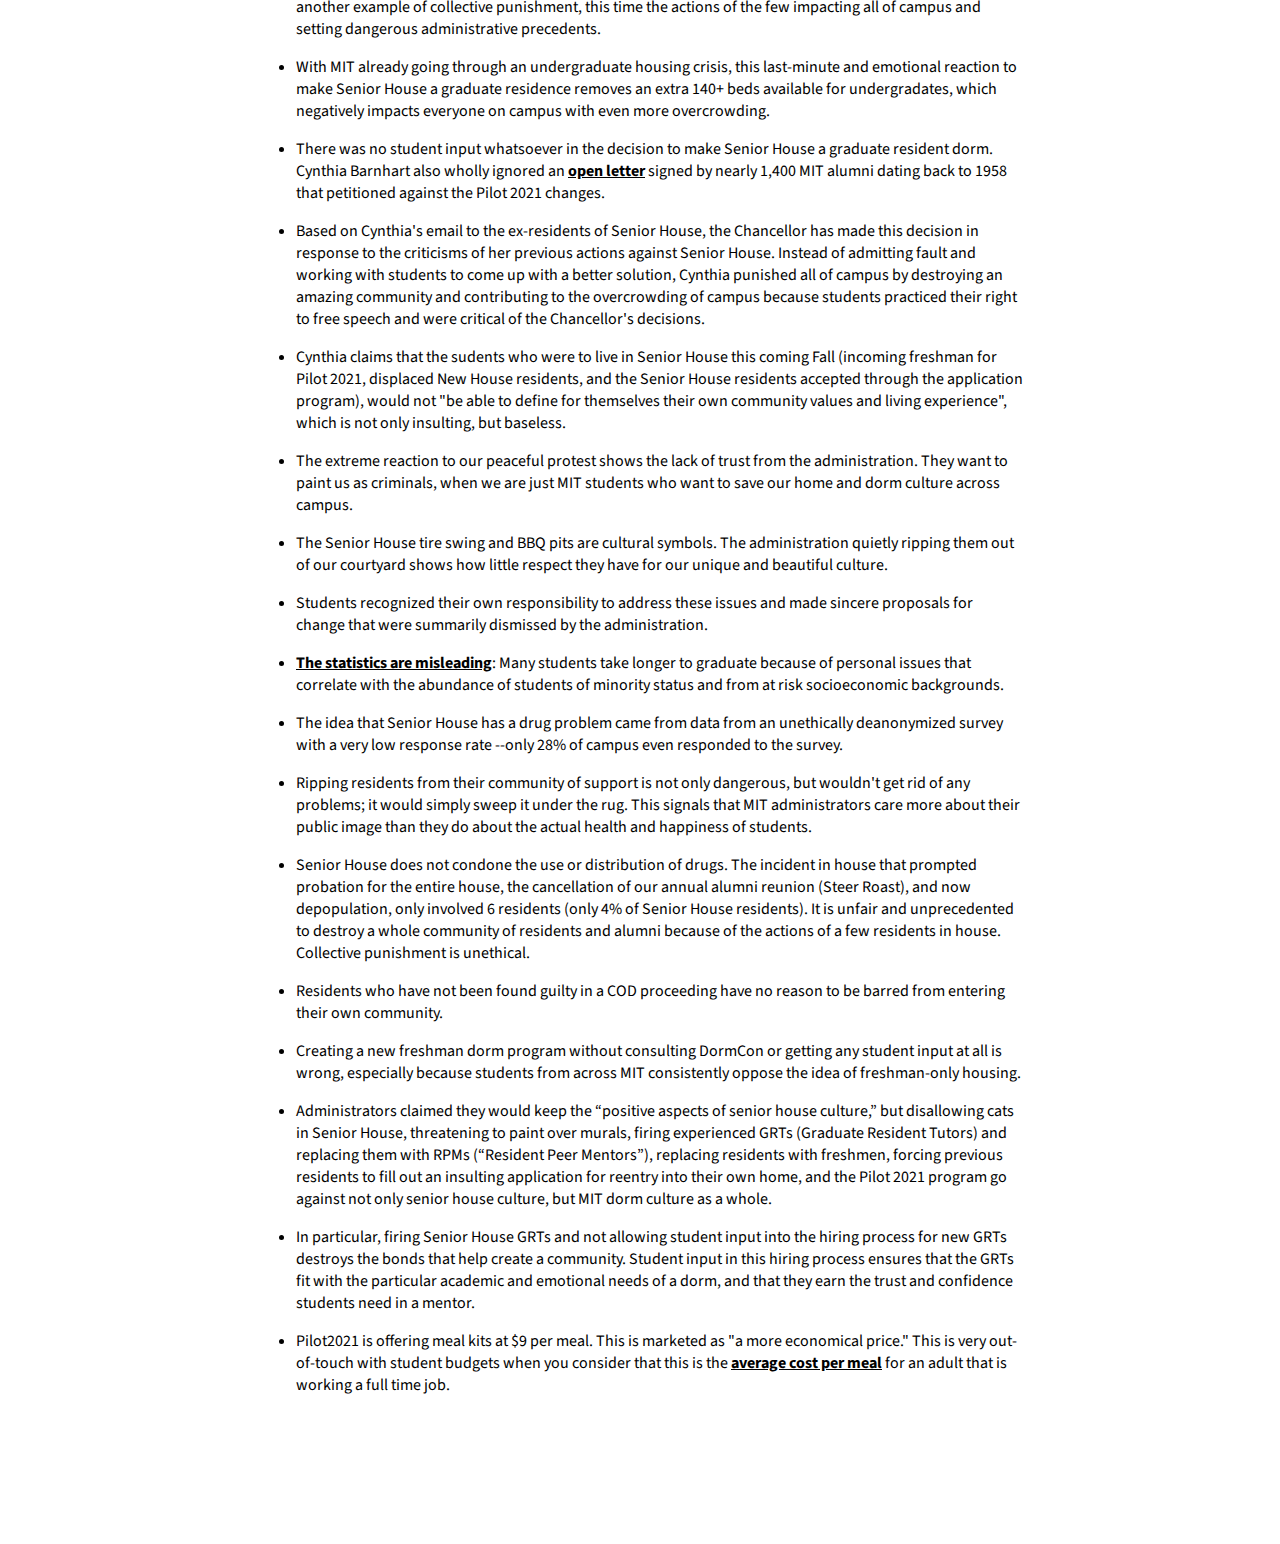
==== commit 776138e5: "" ====
--- a/admin.html
+++ b/admin.html
@@ -55,7 +55,7 @@
 <p>Current MIT students were not dissuading students from partaking in Pilot 2021 nor were they pushing Senior House culture onto people. These students simply wanted to inform the incoming freshman of what Pilot 2021 and Senior House were, so that they could make a more informed decision, seeing as the administration had kept them out of the loop for the most part.</p>
 </li>
 <li>
-<p>Turning Senior House into a graduate dorm simply because a handful of people were correcting the record on Mike Short or informing incoming freshmen on what's happening at their future community, MIT, is yet another example of collective punishment, these times the actions of the few impacting all of campus and setting dangerous administrative precedents. </p>
+<p>Turning Senior House into a graduate dorm simply because a handful of people were correcting the record on Mike Short or informing incoming freshmen on what's happening at their future community, MIT, is yet another example of collective punishment, this time the actions of the few impacting all of campus and setting dangerous administrative precedents. </p>
 </li>
 <li>
 <p>With MIT already going through an undergraduate housing crisis, this last-minute and emotional reaction to make Senior House a graduate residence removes an extra 140+ beds available for undergradates, which negatively impacts everyone on campus with even more overcrowding. </p>
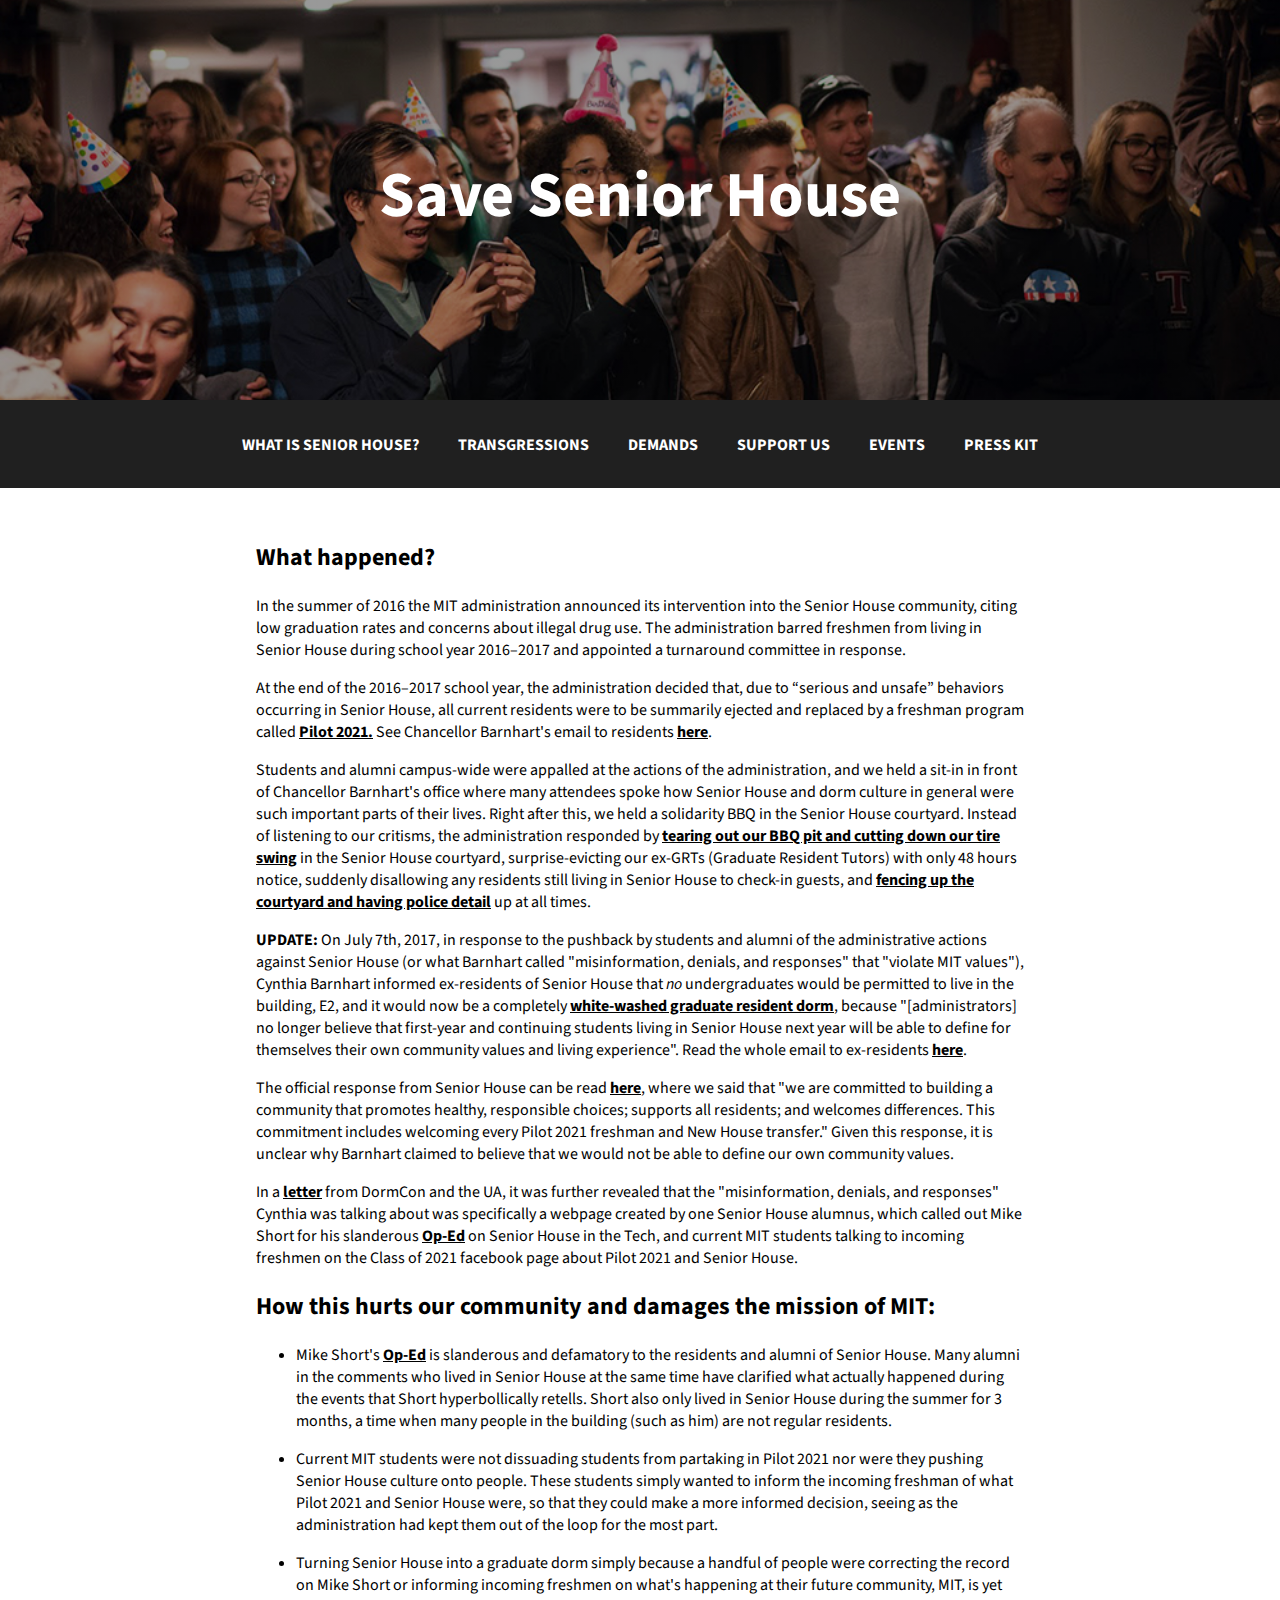
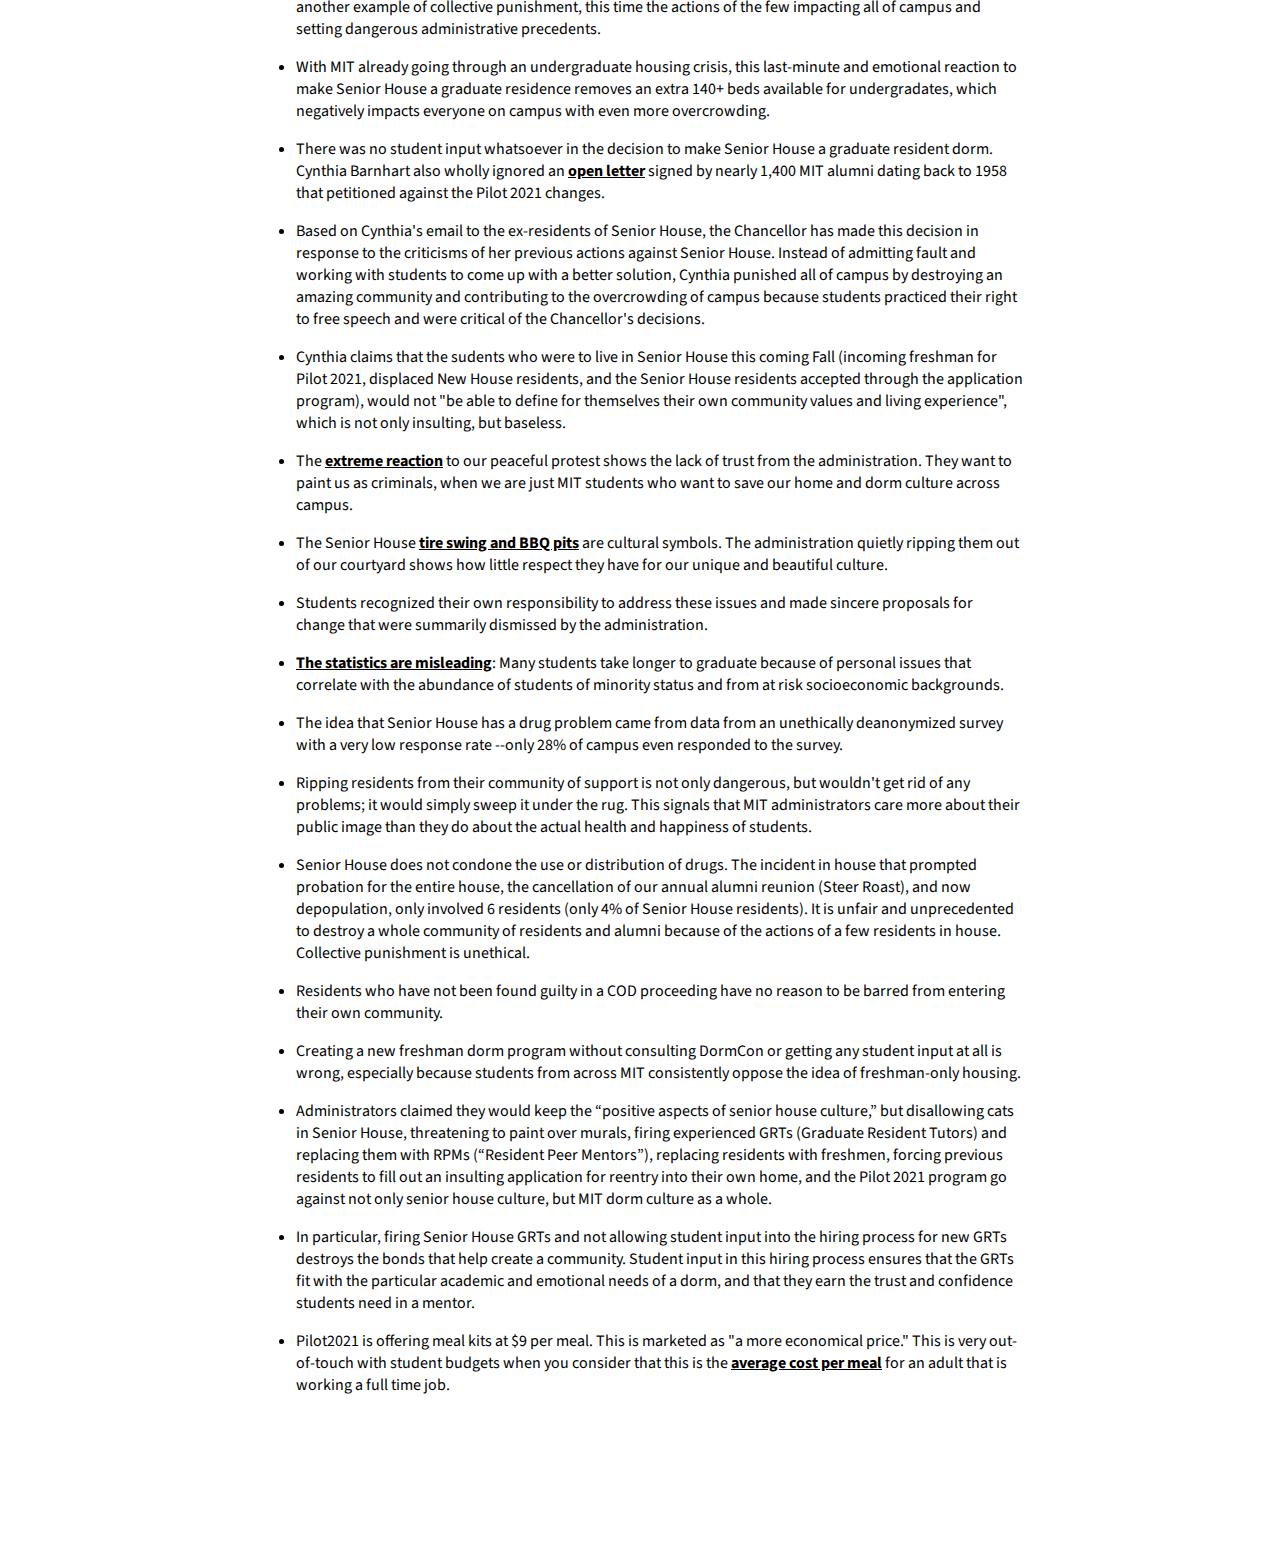
==== commit e66de0a5: "" ====
--- a/admin.html
+++ b/admin.html
@@ -70,10 +70,10 @@
 <p>Cynthia claims that the sudents who were to live in Senior House this coming Fall (incoming freshman for Pilot 2021, displaced New House residents, and the Senior House residents accepted through the application program), would not "be able to define for themselves their own community values and living experience", which is not only insulting, but baseless.</p>
 </li>
 <li>
-<p>The extreme reaction to our peaceful protest shows the lack of trust from the administration. They want to paint us as criminals, when we are just MIT students who want to save our home and dorm culture across campus. </p>
+<p>The <a href="http://saveseniorhouse.mit.edu/items/lockdown.html">extreme reaction</a> to our peaceful protest shows the lack of trust from the administration. They want to paint us as criminals, when we are just MIT students who want to save our home and dorm culture across campus. </p>
 </li>
 <li>
-<p>The Senior House tire swing and BBQ pits are cultural symbols. The administration quietly ripping them out of our courtyard shows how little respect they have for our unique and beautiful culture.</p>
+<p>The Senior House <a href="http://saveseniorhouse.mit.edu/items/nobbq.html">tire swing and BBQ pits</a> are cultural symbols. The administration quietly ripping them out of our courtyard shows how little respect they have for our unique and beautiful culture.</p>
 </li>
 <li>
 <p>Students recognized their own responsibility to address these issues and made sincere proposals for change that were summarily dismissed by the administration.</p>
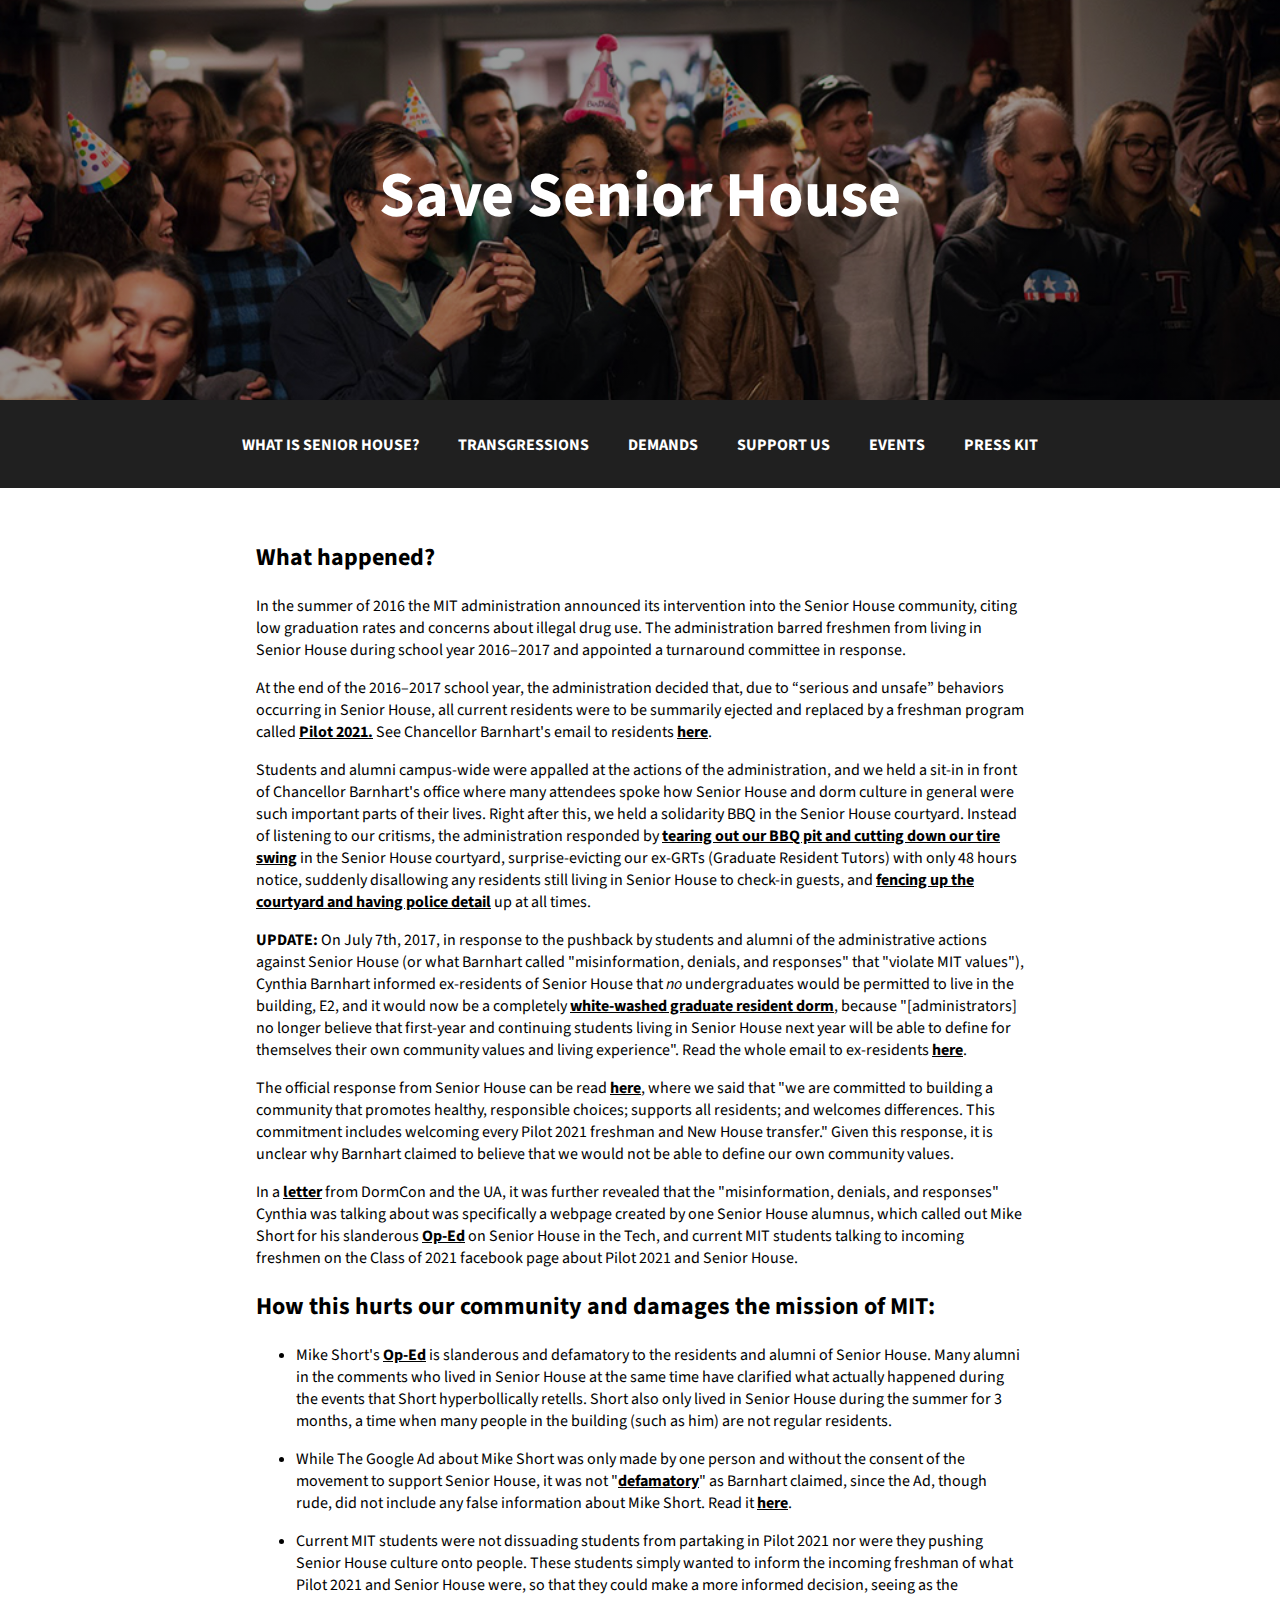
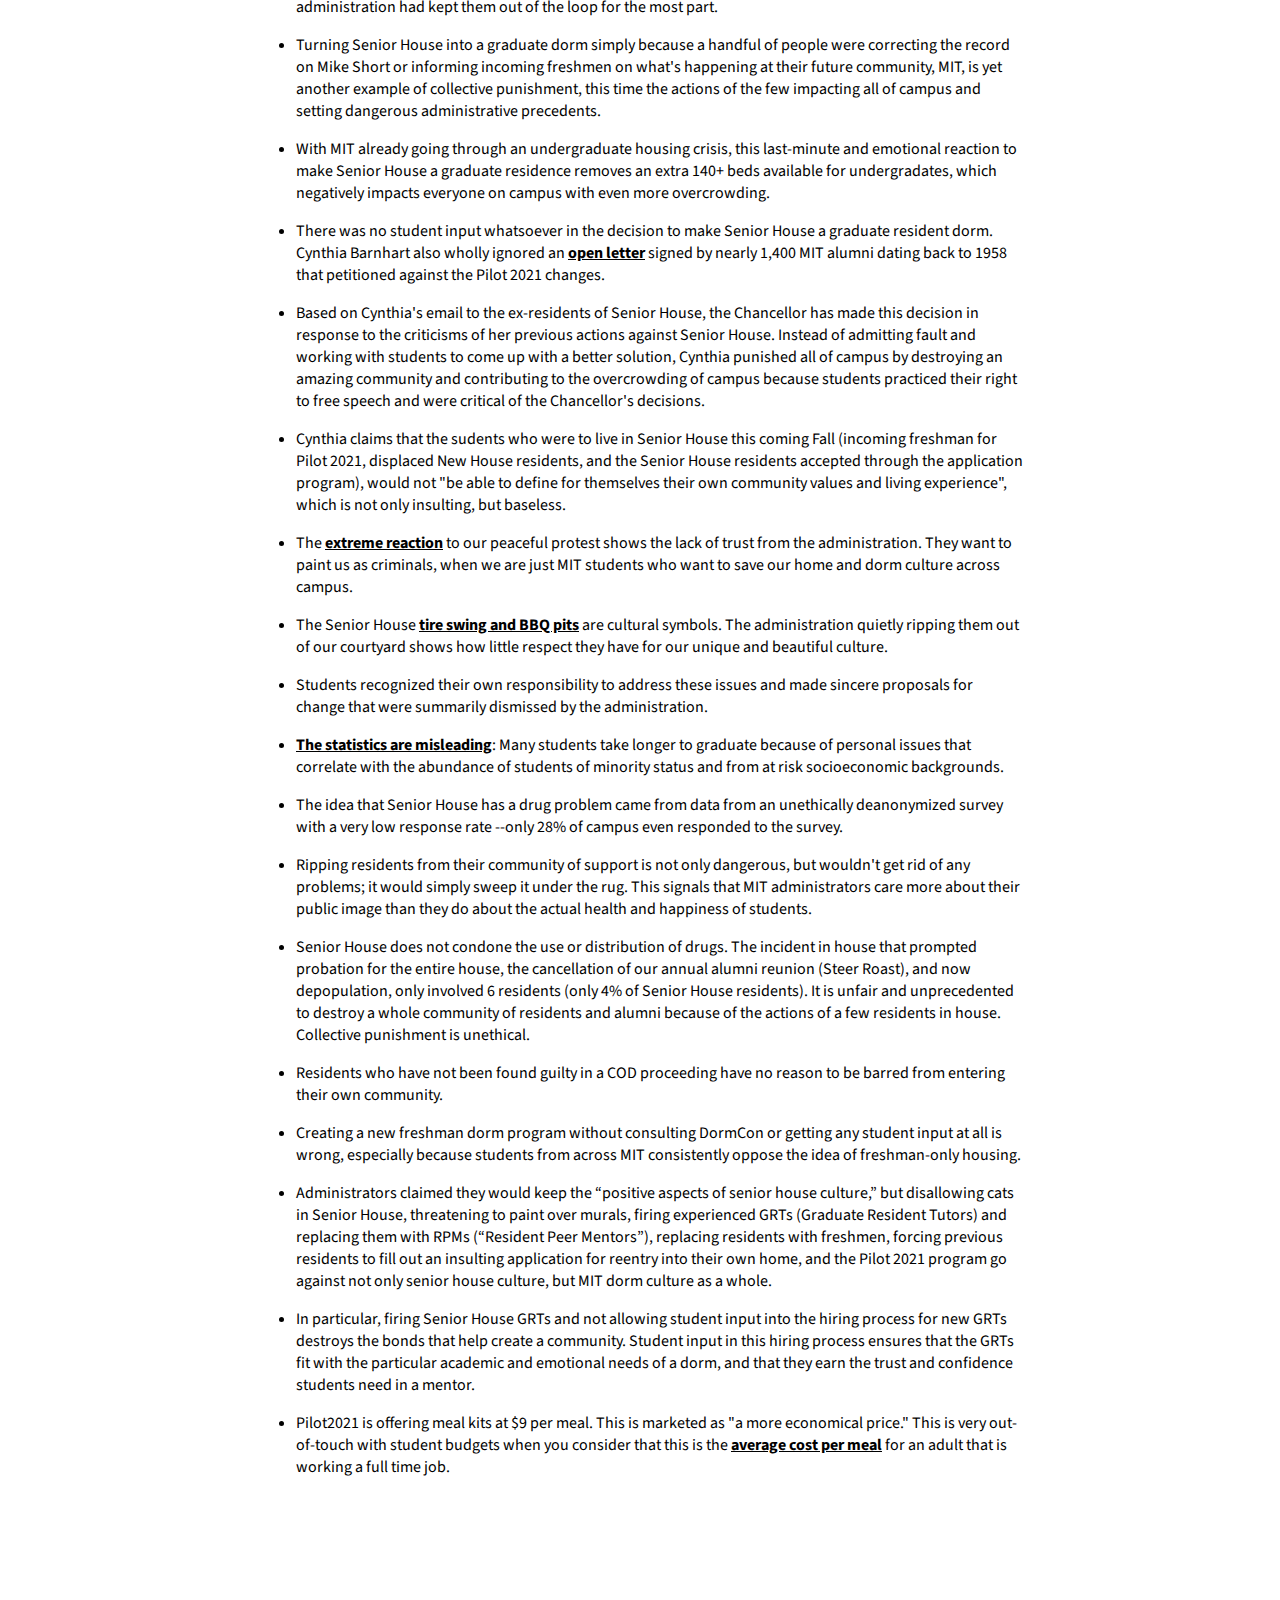
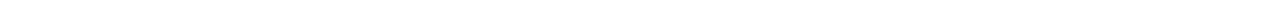
==== commit aa88221d: "" ====
--- a/admin.html
+++ b/admin.html
@@ -50,6 +50,9 @@
 <ul>
 <li>
 <p>Mike Short's <a href="https://thetech.com/2017/06/18/mike-short-op-ed">Op-Ed</a> is slanderous and defamatory to the residents and alumni of Senior House. Many alumni in the comments who lived in Senior House at the same time have clarified what actually happened during the events that Short hyperbollically retells. Short also only lived in Senior House during the summer for 3 months, a time when many people in the building (such as him) are not regular residents. </p>
+</li>
+<li>
+<p>While The Google Ad about Mike Short was only made by one person and without the consent of the movement to support Senior House, it was not "<a href="http://legal-dictionary.thefreedictionary.com/Defamation">defamatory</a>" as Barnhart claimed, since the Ad, though rude, did not include any false information about Mike Short. Read it <a href="https://thetech.com/photos/8198">here</a>. </p>
 </li>
 <li>
 <p>Current MIT students were not dissuading students from partaking in Pilot 2021 nor were they pushing Senior House culture onto people. These students simply wanted to inform the incoming freshman of what Pilot 2021 and Senior House were, so that they could make a more informed decision, seeing as the administration had kept them out of the loop for the most part.</p>
